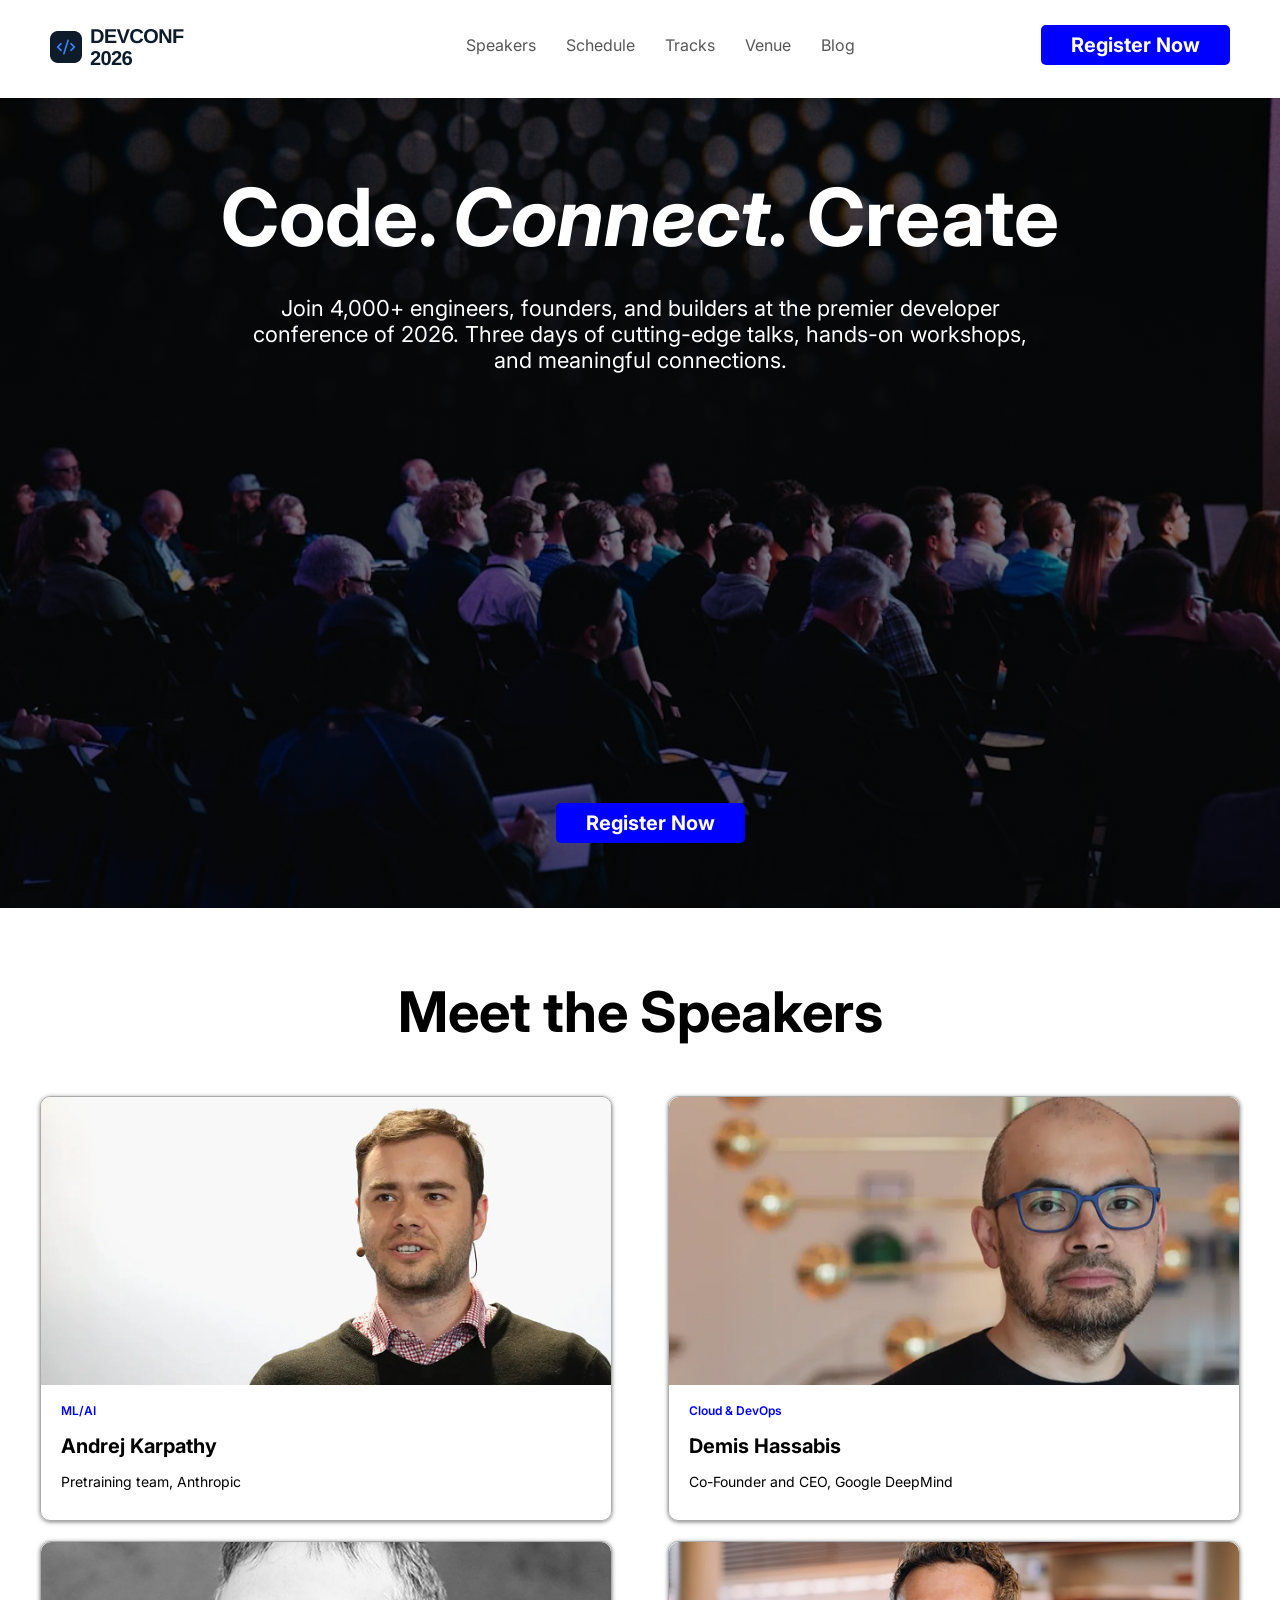
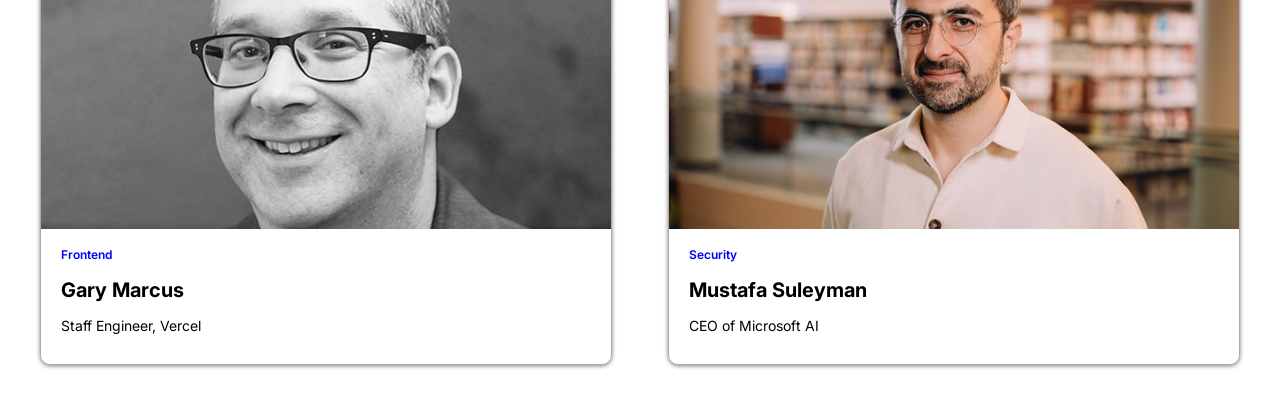
==== index.html @ 83f0aec4 "my website add a Meet the Speakers part" ====
<!DOCTYPE html>
<html lang="en">
<head>
    <meta charset="UTF-8">
    <meta name="viewport" content="width=device-width, initial-scale=1.0">
    <title>Document</title>
    <link rel="stylesheet" href="./style.css">

    <link rel="preconnect" href="https://fonts.googleapis.com">
<link rel="preconnect" href="https://fonts.gstatic.com" crossorigin>
<link href="https://fonts.googleapis.com/css2?family=Inter:ital,opsz,wght@0,14..32,100..900;1,14..32,100..900&display=swap" rel="stylesheet">
</head>
<body>

    <header class="container">
    <!-- navber start -->
        <nav class="nav">
            <div class="logo">
                <a href="#"><img src="./image/logo.png" alt="Logo"></a>
            </div>
            <div class="menu">
                <ul>
                    <li><a href="speakers">Speakers</a></li>
                    <li><a href="schedule">Schedule</a></li>
                    <li><a href="tracks">Tracks</a></li>
                    <li><a href="venue">Venue</a></li>
                    <li><a href="blog">Blog</a></li>
                </ul> 
            </div>
            <div class="button">
                <button class="common-btn nav-btn"><a href="#">Register Now</a></button>
            </div>
        </nav>
    </header>
 <!-- nav end  -->
<!-- baner part start -->
    <section class="baner">
        
        <div class="container">
            <div class="baner-text">
                <h1>Code. <em>Connect.</em> Create</h1>
                <p>Join 4,000+ engineers, founders, and builders at the premier developer conference of 2026. Three days of cutting-edge talks, hands-on workshops, and meaningful connections.</p>
                <button class="common-btn baner-btn"><a href="#">Register Now</a></button>
            </div>
        </div>
        
    </section>
<!-- baner end -->

<!-- meet part -->

<section class="meet-part">
    <div class="container">
        <div class="meet-text">
            <h2>
                Meet the Speakers
            </h2>
        </div>

        <!-- meet-card part -->
         <div class="meet-card">
            <div class="card">
                <img src="./image/andrej.png" alt=""><br>
                <div class="card-info">
                    <span class="info">ML/AI</span>
                    <h4>Andrej Karpathy</h4>
                    <p>Pretraining team, Anthropic</p>
                </div>
            </div>
            <div class="card">
                <img src="./image/demis.png" alt=""><br>
                <div class="card-info">
                    <span class="info">Cloud & DevOps</span>
                    <h4>Demis Hassabis</h4>
                    <p>Co-Founder and CEO, Google DeepMind</p>
                </div>
            </div>
            <div class="card">
                <img src="./image/gary.png" alt=""><br>
                <div class="card-info">
                    <span class="info">Frontend</span>
                    <h4>Gary Marcus</h4>
                    <p>Staff Engineer, Vercel</p>
                </div>
            </div>
            <div class="card">
                <img src="./image/mustafa.png" alt=""><br>
                <div class="card-info">
                    <span class="info">Security</span>
                    <h4>Mustafa Suleyman</h4>
                    <p>CEO of Microsoft AI</p>
                </div>
            </div>
        </div>
    </div>

</section>



</body>
</html>
---- style.css ----
*{
    font-family: "Inter", sans-serif;
    margin: 0;
    padding: 0;
    list-style: none;
}
a{
    text-decoration: none;
}
.container{
    max-width: 1200px;
    margin: auto;
}
.common-btn{
    padding: 8px 10px;
    border-radius: 5px;
    font-weight: bold;
    font-size: 20px;
    border: none; 
    background-color: blue;   
}
.nav{
    margin: 15px 0px;
    display: flex;
    justify-content: space-between;
}
.logo{
    width: 250px;
}
.logo img{
    margin: 10px;
}
.menu{
    margin: 10px;
}
.menu ul{
    display: flex;
    justify-content: space-between;
    gap:10px;
    text-align: center;
    padding: 10px;
    
}
.menu ul li a{
    font-weight: 400;
    font-size: 16px;
    color: #575757;
    gap: 20px;
    margin: 0px 10px;
}
.menu ul li:hover a{
    color:blue;
}
.nav-btn{
    margin: 10px;
}
.common-btn a{
    padding: 0px 20px;
    color: #ffffff;
    
}

.button:hover .nav-btn{
    background: orange;
    color: black;
}

/* navber end  */


/* baner part start  */

.baner{
    background-image: linear-gradient(rgba(0, 0, 0, 0.5), rgba(0, 0, 0, 0.5)), 
                    url('./image/banner.jpg');
    background-size: cover;
    background-repeat: no-repeat;
    background-position: center;
    height: 100%;
}
.baner-text{
    margin: auto;
    color: #ffffff;
    
}
.baner-text h1{
    font-size: 80px;
    font-weight: bold;
    padding-top: 70px;
    text-align: center;
}
.baner-text p{
    font-size: 22px;
    font-weight: 400px;
    padding: 30px 50px;
    width: 800px;
    text-align: center;
    margin: auto;
}

.baner-btn {
    margin-top: 400px;
    margin-left: 43%;
    margin-bottom: 65px;
    text-align: center;
}

/* baner end  */

/* meet-part start  */
.meet-part{
    margin: 40px 0px;
}
.meet-part h2{
    text-align: center;
    margin: 20px 0px;
    padding: 30px 0px;
    font-size: 56px;
    font-weight: bold;
}


.meet-card{
    display: flex;
    justify-content: space-between; 
    flex-wrap: wrap;
    gap: 20px;
}
.card{
    width: 570px;
    border-radius: 10px;
    border: 1px solid rgb(172, 171, 171);
    padding: 0px 0px 20px 0px;
    box-shadow: 0 1px 4px rgba(0, 0, 0, 0.5);
}
.meet-card img{
    width: 100%;
    border-radius: 10px 10px 0 0;
}
.card-info{
    margin: 10px 5px;
    padding: 0px 15px;
}
.info{
    font-size: 12px;
    font-weight: 600;
    color: blue;
    padding-bottom: 10px;
}
.meet-card h4{
    font-size: 20px;
    font-weight: bold;
    padding: 15px 0px;
}
.meet-card p{
    font-size: 14px;
    font-weight: 400;
}
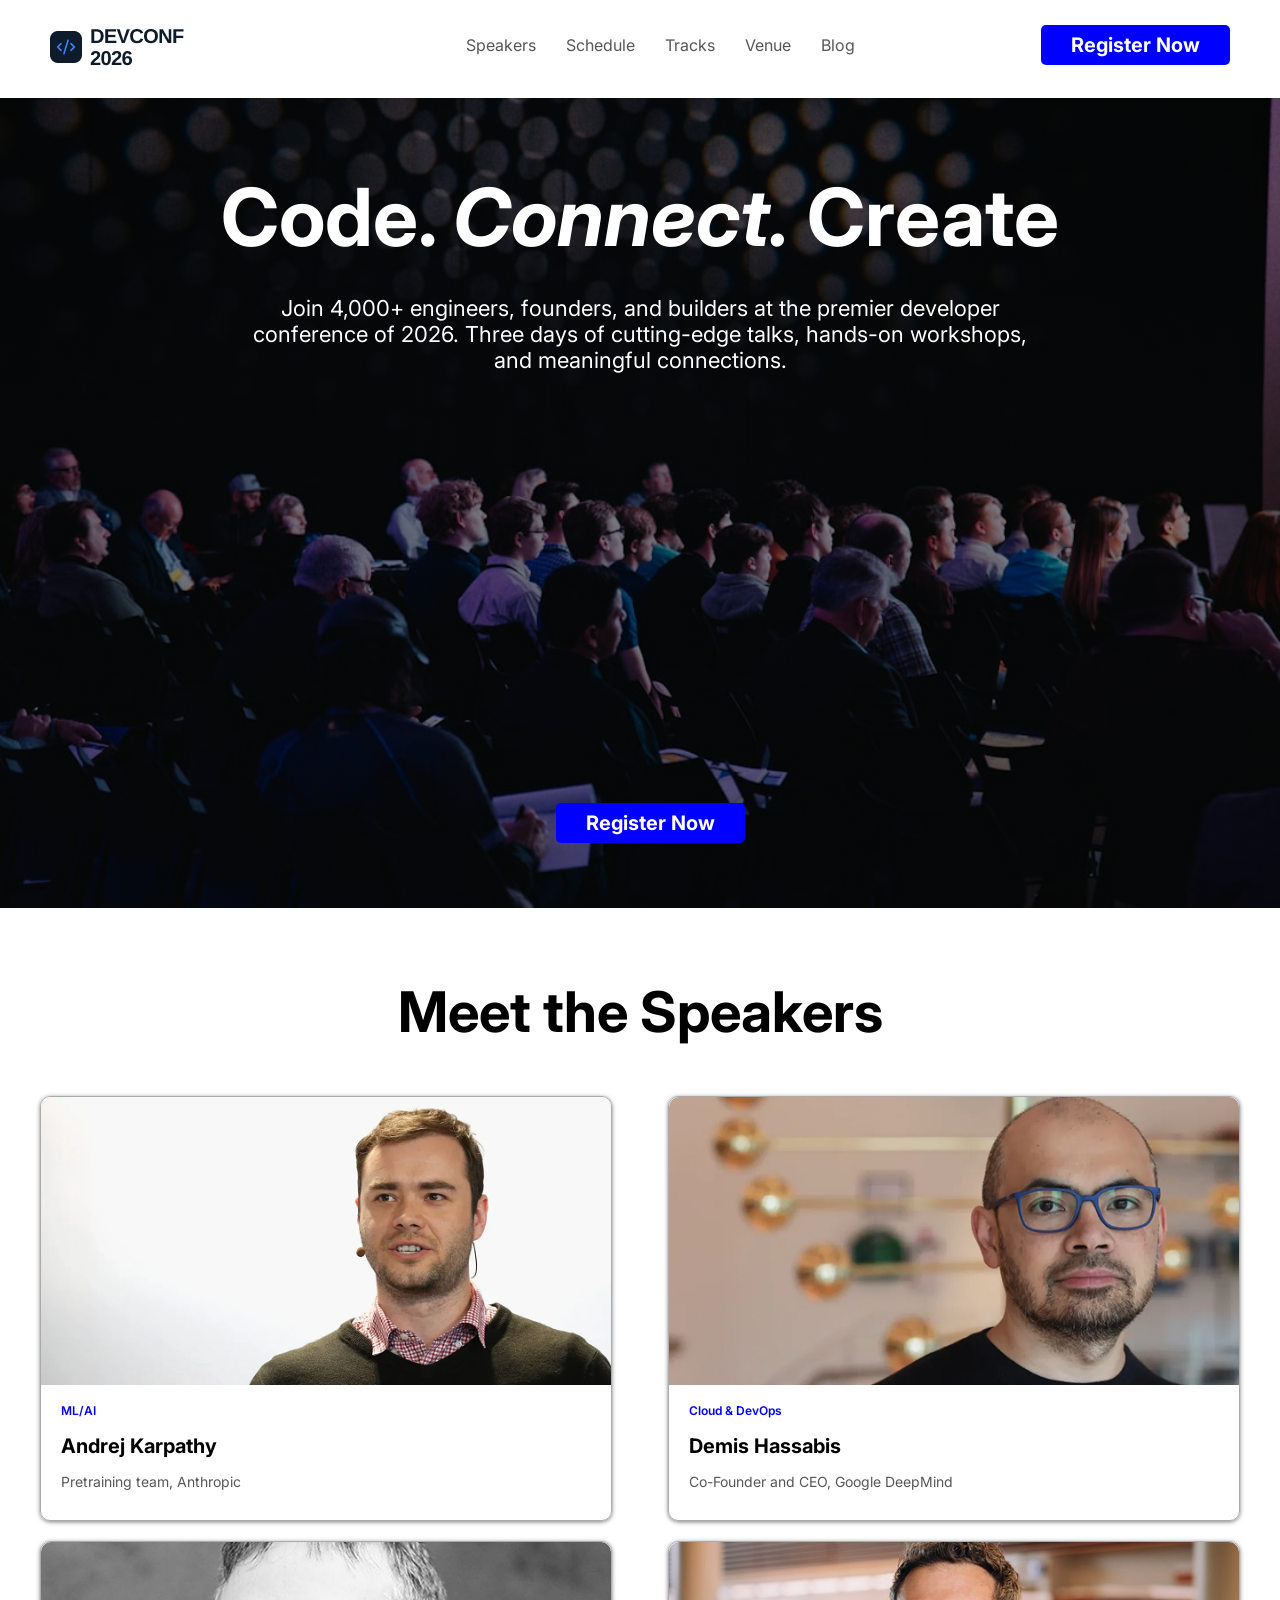
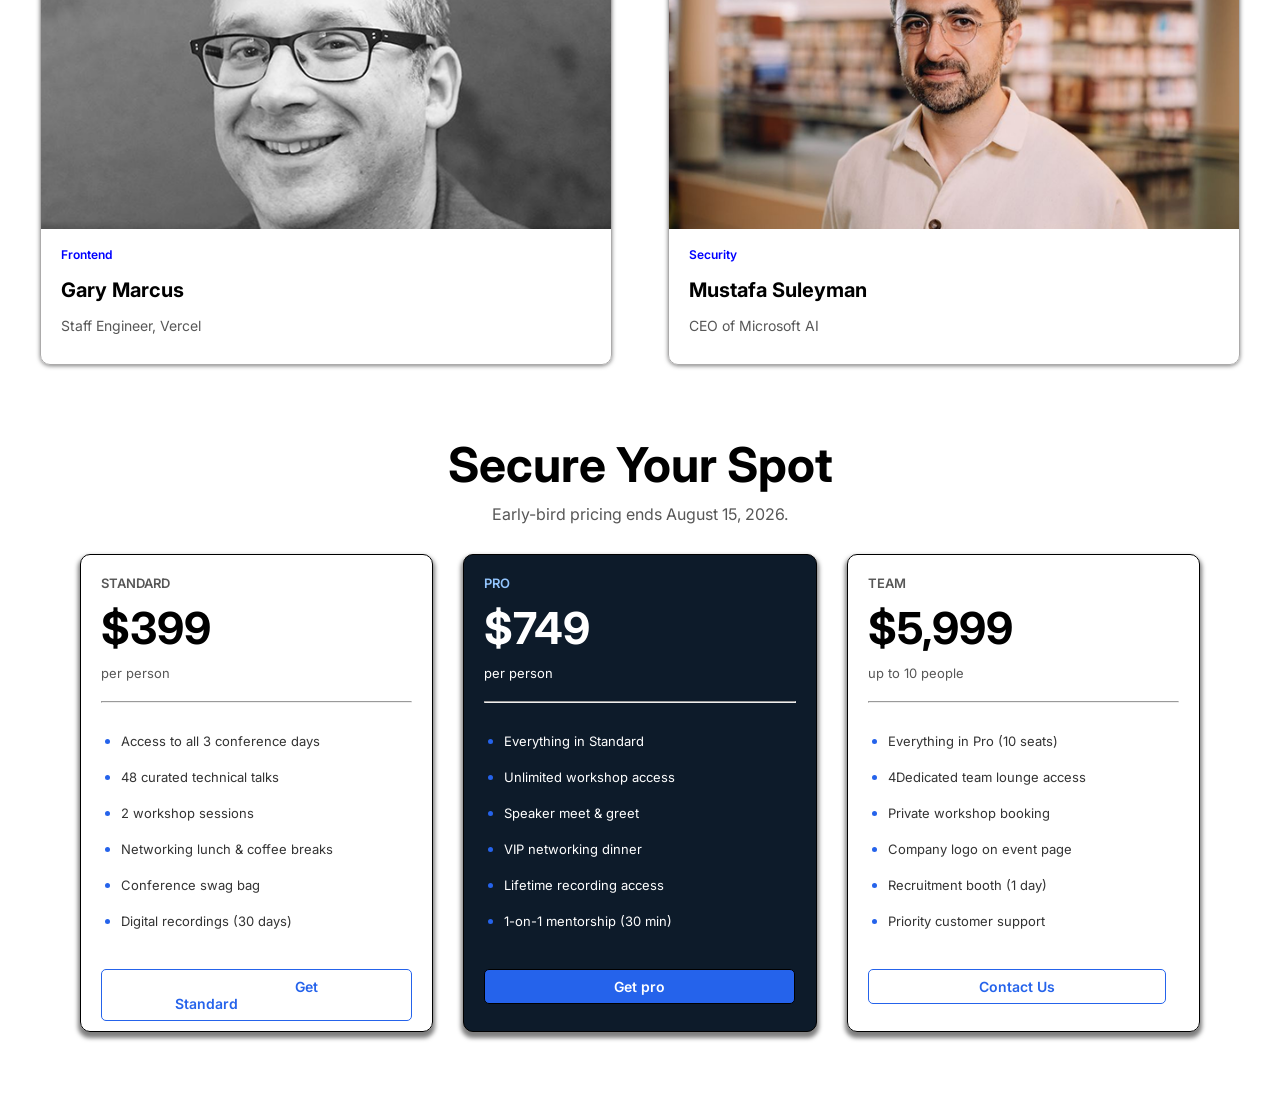
==== commit 791e1c36: "add a prize section" ====
--- a/index.html
+++ b/index.html
@@ -96,6 +96,68 @@
 
 </section>
 
+<!-- meet part end -->
+
+
+<!-- prize part -->
+
+<section class="container">
+    <div class="prize-part">
+        <div class="prize-hading">
+            <h2>
+                Secure Your Spot</h2>
+            <p>Early-bird pricing ends August 15, 2026.</p>
+        </div>
+        <!-- card  -->
+        <div class="prize-card">
+            <div class="prize">
+                <p class="pp">Standard</p>
+                <h4>$399</h4>
+                <p>per person</p>
+                <hr>
+                <ul>
+                    <li><p>Access to all 3 conference days</p></li>
+                    <li><p>48 curated technical talks</p></li>
+                    <li><p>2 workshop sessions</p></li>
+                    <li><p>Networking lunch & coffee breaks</p></li>
+                    <li><p>Conference swag bag</p></li>
+                    <li><p>Digital recordings (30 days)</p></li>
+                </ul>
+                <button class="common-btn prize-btn"><a href="#">Get Standard</a></button>
+            </div>
+            <div class="prize card-2">
+                <p class="pp card-2-p">Pro</p>
+                <h4 class="card-prize-2-text">$749</h4>
+                <p class="card-prize-2-text">per person</p>
+                <hr>
+                <ul class="card-prize-2-ul">
+                    <li><p>Everything in Standard</p></li>
+                    <li><p>Unlimited workshop access</p></li>
+                    <li><p>Speaker meet & greet</p></li>
+                    <li><p>VIP networking dinner</p></li>
+                    <li><p>Lifetime recording access</p></li>
+                    <li><p>1-on-1 mentorship (30 min)</p></li>
+                </ul>
+                <button class="common-btn prize-btn card-2-btn"><a href="#">Get pro</a></button>
+            </div>
+            <div class="prize">
+                <p class="pp">Team</p>
+                <h4>$5,999</h4>
+                <p>up to 10 people</p>
+                <hr>
+                <ul>
+                    <li><p>Everything in Pro (10 seats)</p></li>
+                    <li><p>4Dedicated team lounge access</p></li>
+                    <li><p>Private workshop booking</p></li>
+                    <li><p>Company logo on event page</p></li>
+                    <li><p>Recruitment booth (1 day)</p></li>
+                    <li><p>Priority customer support</p></li>
+                </ul>
+                <button class="common-btn prize-btn card-3-btn"><a href="#">Contact Us</a></button>
+            </div>
+        </div>
+    </div>
+</section>
 
 
 </body>
--- a/style.css
+++ b/style.css
@@ -6,6 +6,10 @@
 }
 a{
     text-decoration: none;
+}
+
+p{
+    color: #575757;
 }
 .container{
     max-width: 1200px;
@@ -96,6 +100,7 @@
     width: 800px;
     text-align: center;
     margin: auto;
+    color: #ffffff;
 }
 
 .baner-btn {
@@ -155,4 +160,113 @@
 .meet-card p{
     font-size: 14px;
     font-weight: 400;
-}+}
+
+/* meet and  */
+/* prize part start  */
+
+.prize-part{
+    margin:30px;
+    padding: 20px 0px;
+}
+.prize-hading{
+    text-align: center;
+}
+.prize-hading h2{
+    font-size: 48px;
+    font-weight: bold;
+    padding: 10px 0px;
+}
+.prize-hading p{
+    font-size: 16px;
+    font-weight: 400;
+}
+.prize-card{
+    display: flex;
+    justify-content: space-between;
+    gap: 10px;
+    margin: 20px 10pxpx;
+    padding: 20px 0px;    
+}
+.prize{
+    width: 390px;
+    border: 1px solid black;
+    border-radius: 10px;
+    margin: 10px 10px;
+    padding: 10px 20px;
+    box-shadow: 0px 4px 4px 2px rgba(0, 0, 0, 0.5);
+}
+.card-2{
+    background: #0D1B2A;
+}
+
+.card-2-p{
+    color: #93C5FD;
+}
+
+.prize p{
+    padding: 10px 0px;
+    font-size: 13px;
+    font-weight: 400px;
+}
+.pp{
+    text-transform: uppercase;
+    font-weight: 600;
+}
+.prize h4{
+    font-size: 44px;
+    font-weight: bold;
+}
+.prize hr{
+    margin: 10px 0;
+}
+.prize ul{
+    margin: 20px 20px 30px 20px;
+}
+
+.prize li{
+    list-style: disc;
+    font-size: 14px;
+    font-weight: 400;
+    color: #2563EB;
+}
+
+.prize li p{
+    color: #333333;
+}
+.prize-btn{
+    font-size: 14px;
+    font-weight:600;
+    background-color: #ffffff;
+    border: 1px solid #2563EB;
+}
+.prize-btn a{
+    padding: 5px 100px;
+    text-align: center;
+    color: #2563EB;
+}
+
+
+.card-prize-2-text{
+    color: #ffffff;
+}
+.card-prize-2-ul li p{
+    color: #ffffff;
+}
+.card-2-btn{
+    background-color: #2563EB;
+    border: 1px solid black;
+}
+.card-2-btn a{
+    color: #ffffff;
+    padding: 0px 119px;
+}
+
+.prize:hover{
+    transition: all linear 0.2s;
+    transform: scale(1.11);
+    box-shadow: 5px 1px 4px rgba(0, 0, 0, 0.5);
+    cursor: pointer;
+}
+
+/* prize end  */
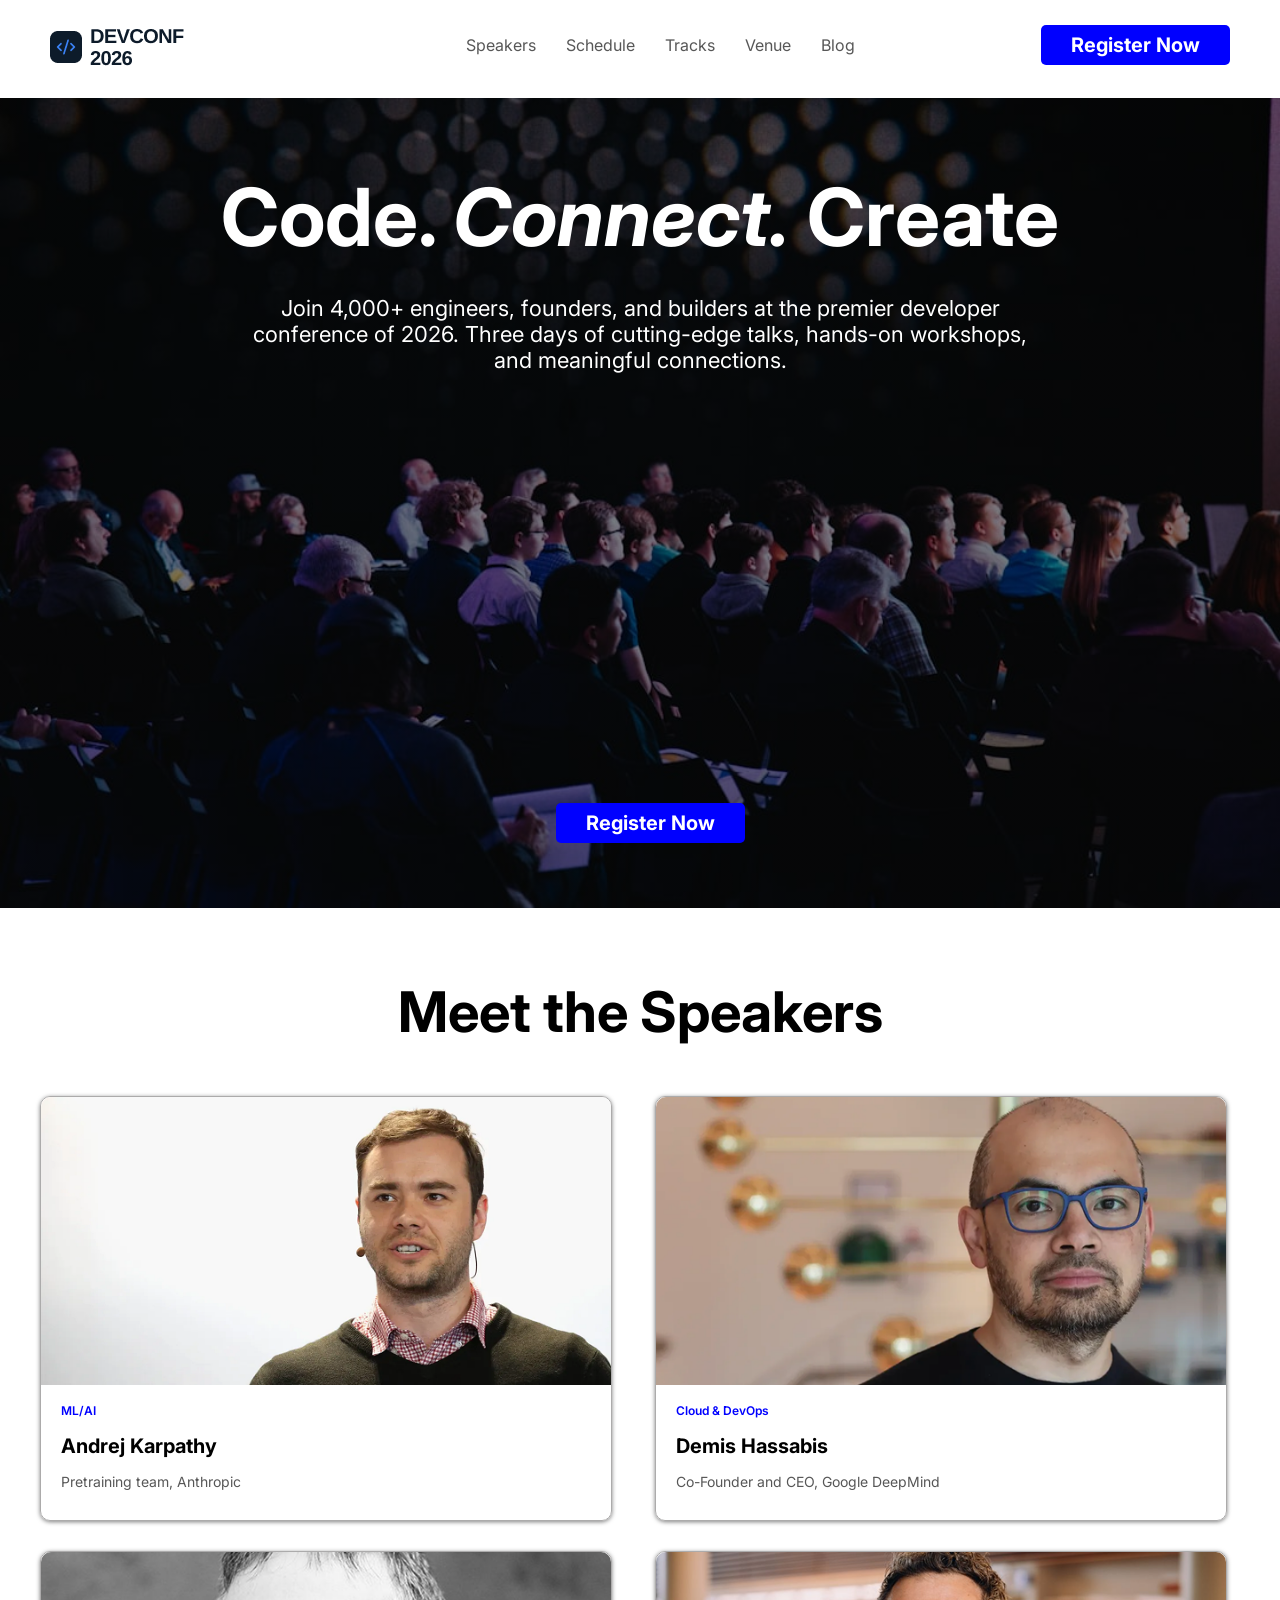
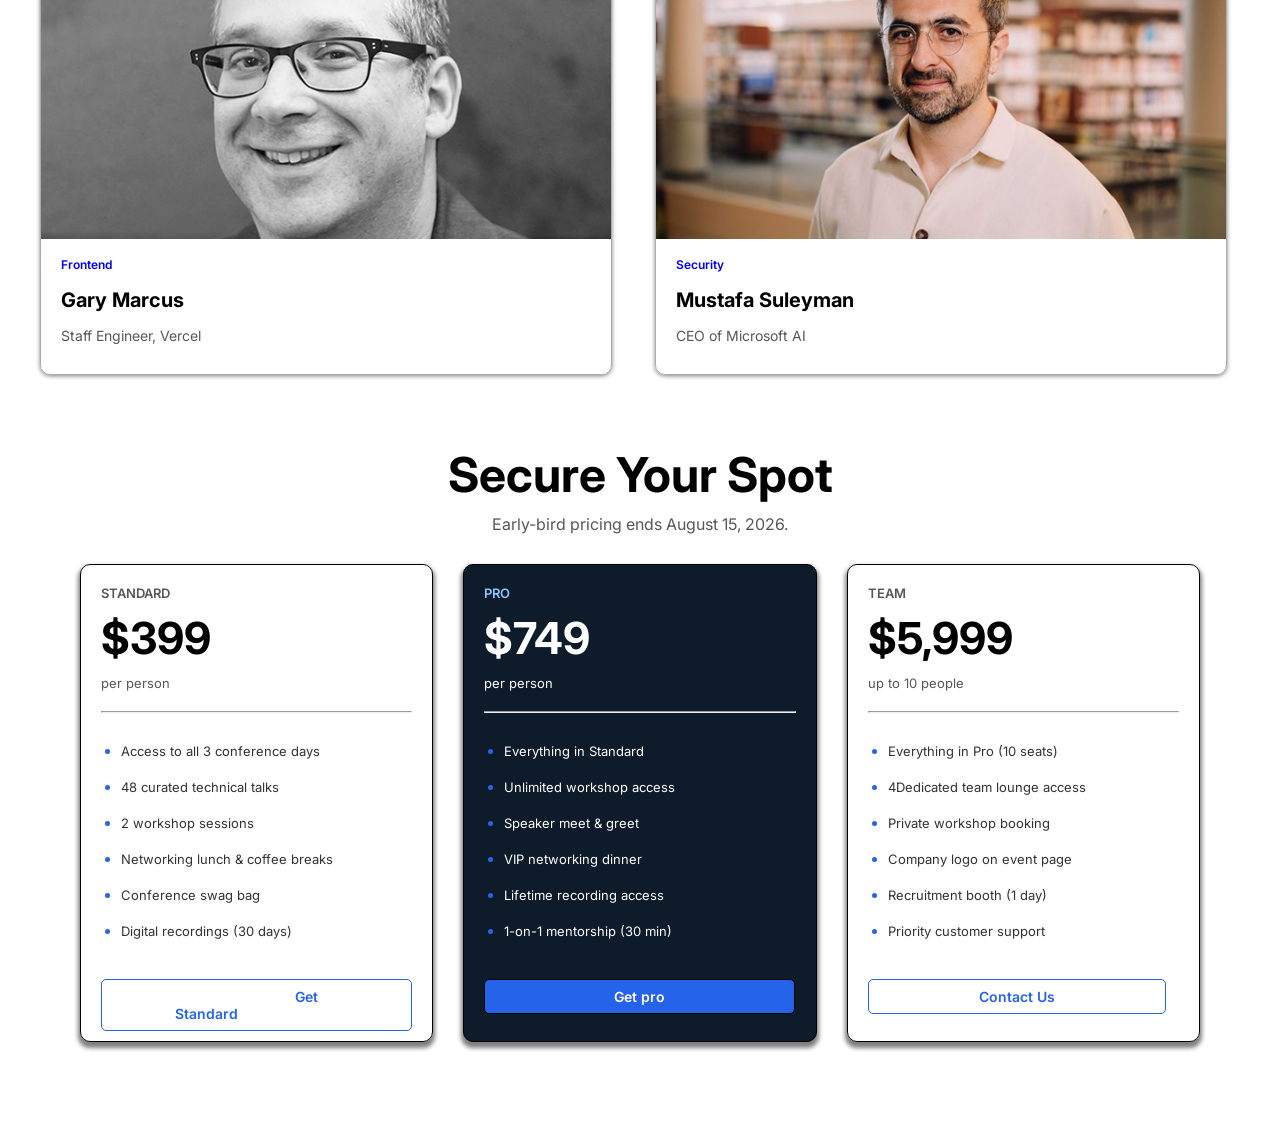
==== commit 575ff3c6: "change a meet secation css. frist using a display flex than change a display grid using" ====
--- a/index.html
+++ b/index.html
@@ -159,6 +159,8 @@
     </div>
 </section>
 
+<!-- Prize end  -->
+
 
 </body>
 </html>
--- a/style.css
+++ b/style.css
@@ -126,10 +126,9 @@
 
 
 .meet-card{
-    display: flex;
-    justify-content: space-between; 
-    flex-wrap: wrap;
-    gap: 20px;
+    display: grid;
+    grid-template-columns:repeat(2, 1fr);
+    gap: 30px;
 }
 .card{
     width: 570px;
@@ -269,4 +268,6 @@
     cursor: pointer;
 }
 
-/* prize end  */+/* prize end  */
+
+/* footer part start  */
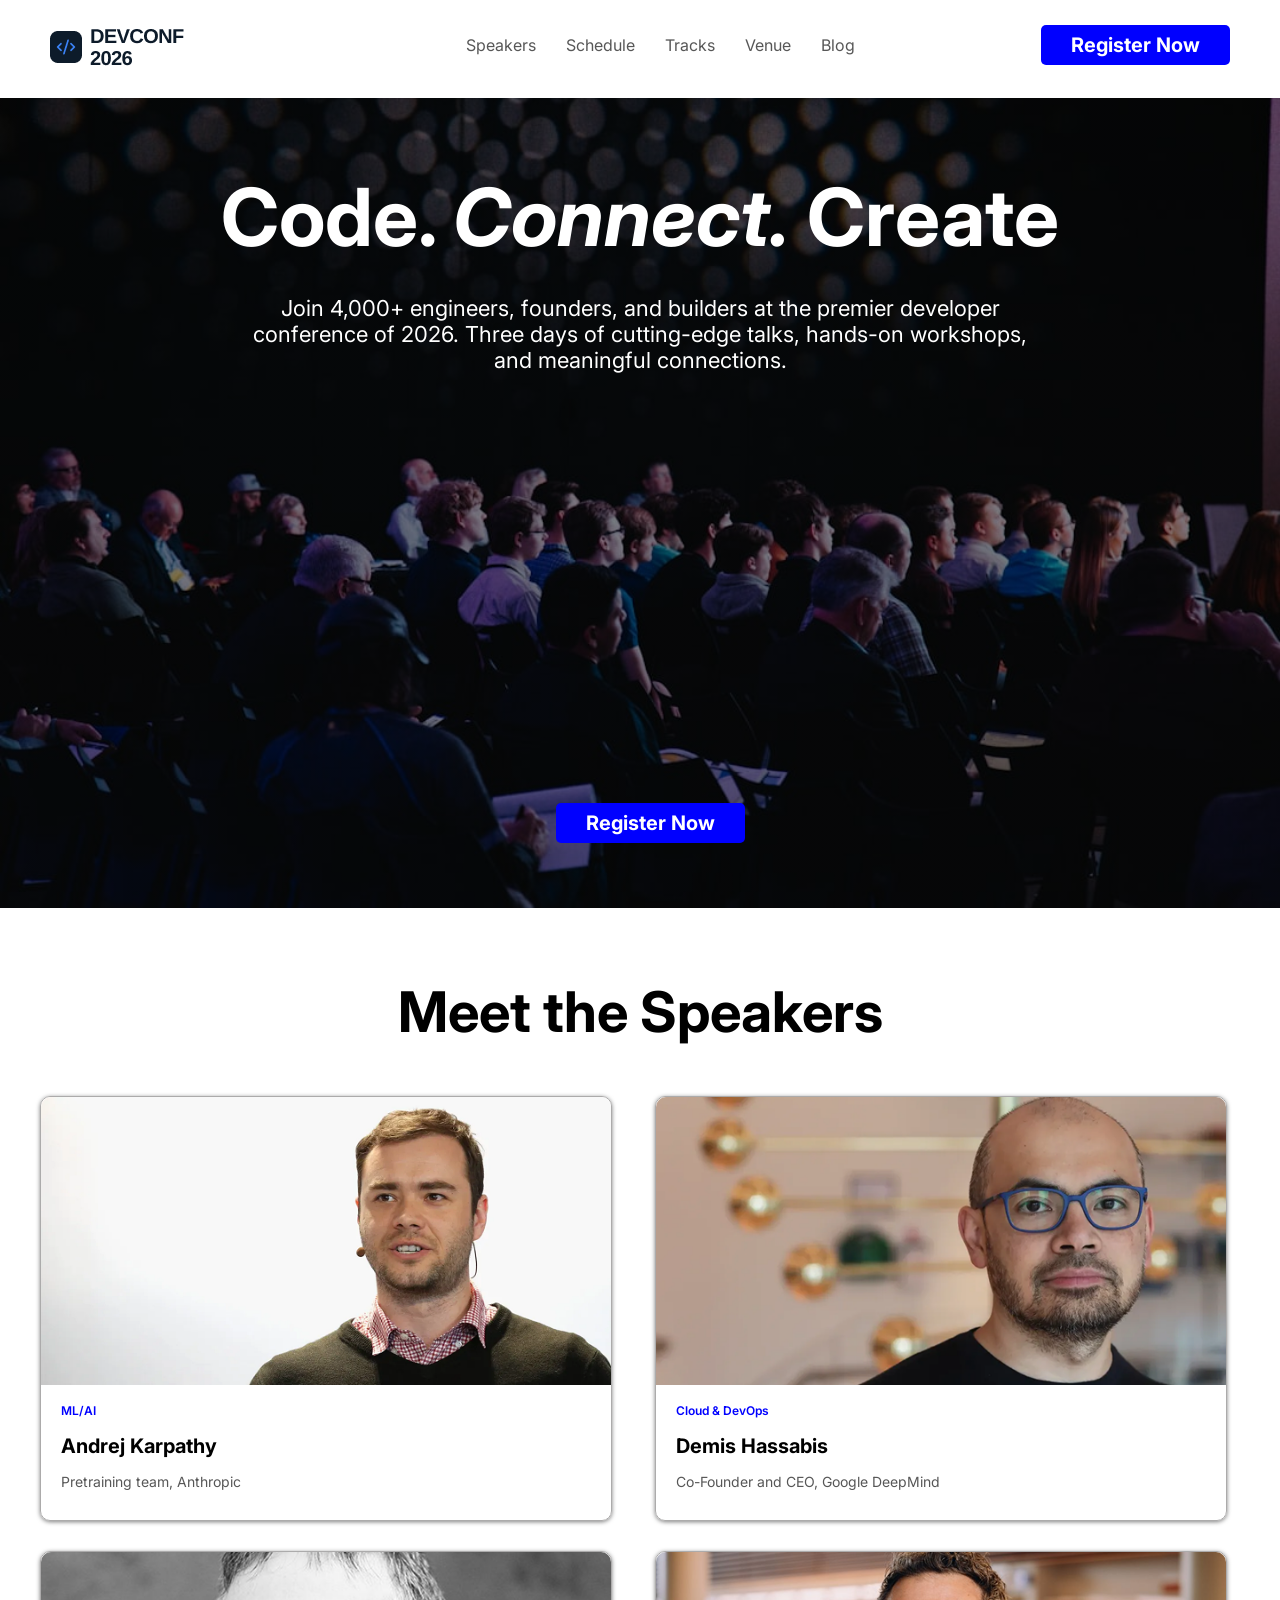
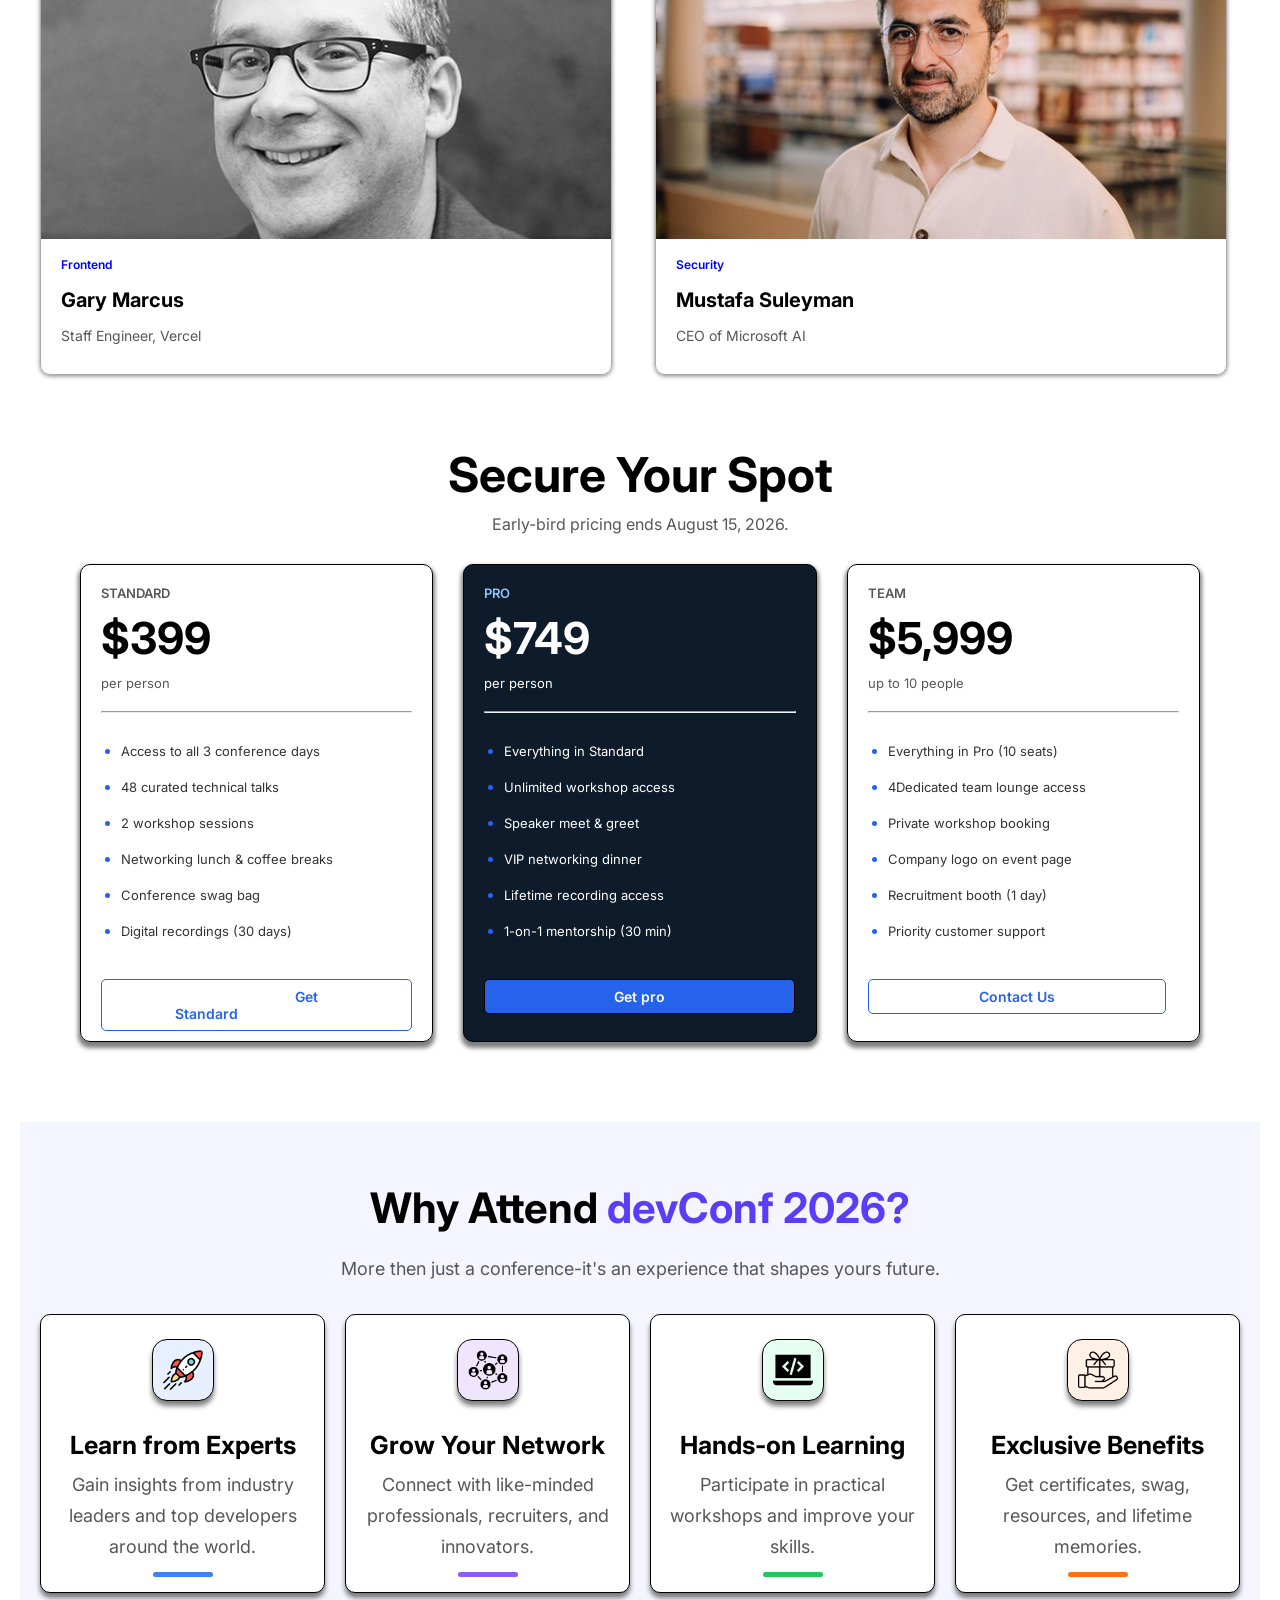
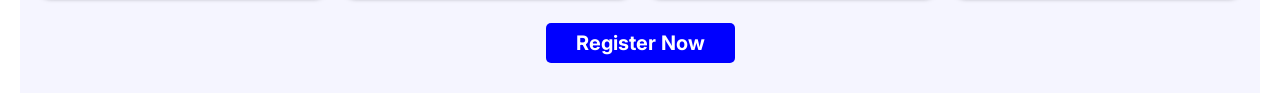
==== commit 902b5d76: "add a something missing section" ====
--- a/index.html
+++ b/index.html
@@ -162,5 +162,51 @@
 <!-- Prize end  -->
 
 
+<!-- why Attend devconf 2026  -->
+
+<section class="container why-dev-body">
+    <div class="why-dev-text">
+        <h3>Why Attend <span class="why-ha">devConf 2026?</span></h3>
+        <p>More then just a conference-it's an experience that shapes yours future.</p>
+    </div>
+    <!-- why dev card part -->
+    <div class="why-dev-card">
+        <div class="why-card">
+            <div class="dev-img">
+                <img src="./image/startup.png" alt="">
+            </div>
+            <h5>Learn from Experts</h5>
+            <p>Gain insights from industry leaders and top developers around the world.</p>
+            <div class="line blue-line"></div>
+        </div>
+        <div class="why-card">
+            <div class="dev-img purple">
+                <img src="./image/community.png" alt="">
+            </div>
+            <h5>Grow Your Network</h5>
+            <p>Connect with like-minded professionals, recruiters, and innovators.</p>
+            <div class="line purple-line"></div>
+        </div>
+        <div class="why-card">
+            <div class="dev-img green">
+                <img src="./image/coding.png" alt="">
+            </div>
+            <h5>Hands-on Learning</h5>
+            <p>Participate in practical workshops and improve your skills.</p>
+            <div class="line green-line"></div>
+        </div>
+        <div class="why-card orange">
+            <div class="dev-img">
+                <img src="./image/gift-box.png" alt="">
+            </div>
+            <h5>Exclusive Benefits</h5>
+            <p>Get certificates, swag, resources, and lifetime memories.</p>
+            <div class="line orange-line"></div>
+        </div>
+    </div>
+    <button class="common-btn why-btn"><a href="#">Register Now</a></button>
+
+</section>
+
 </body>
 </html>
--- a/style.css
+++ b/style.css
@@ -270,4 +270,105 @@
 
 /* prize end  */
 
+
+/* why dev 2026 */
+.why-dev-body{
+    background: #f5f5ff;
+    padding: 10px 20px;
+}
+.why-dev-text{
+    margin: 30px 20px;
+    text-align: center;
+}
+.why-dev-text h3{
+    font-size: 42px;
+    font-weight: bold;
+    padding: 20px 10px;
+}
+.why-ha{
+    color: #5b3df5;
+}
+.why-dev-text p{
+    font-size: 18px;
+    font-weight: 400px;
+    padding: 5px 10px;
+}
+
+.why-dev-card{
+    display: grid;
+    grid-template-columns: repeat(4, 1fr);
+    gap:20px;
+    margin: 30px 0;
+}
+.why-card{
+    background-color: #ffff;
+    border-radius: 10px;
+    border: 1px solid black;
+    box-shadow: 0px 5px 5px rgba(0, 0, 0, 0.5);
+    text-align: center;
+    padding: 15px;
+    
+}
+.dev-img{
+    height: 80px;
+    height: 80px;
+    border-radius: 50%;
+    margin: auto;
+    display: flex;
+    justify-content: center;
+    align-items: center;
+    
+}
+.dev-img img{
+    width: 40px;
+    padding: 10px;
+    border-radius: 15px;
+    overflow: hidden;
+    border: 1px solid black;
+    box-shadow: 0px 5px 5px rgba(0, 0, 0, 0.5);
+    background-color:#e8f0ff;
+}
+.purple img{
+    background-color: #efe5ff;
+}
+.green img{
+ background: #e5fff0;
+}
+.orange img{
+    background: #fff1e5;
+}
+.why-card h5{
+    margin: 20px 0 10px;
+    font-size: 25px;
+    /* text-align: centers; */
+}
+.why-card p{
+    font-size: 18px;
+    line-height: 1.7;
+    /* text-align: centers; */
+}
+.line{
+ margin:10px auto 0px;
+ height: 5px;
+ width: 60px;
+ border-radius: 20px;
+}
+.blue-line{
+    background: #3d82f6;
+}
+.purple-line{
+    background:#8b5cf6;
+}
+.green-line{
+    background:#22c55e;
+}
+.orange-line{
+    background:#f97316;
+}
+
+.why-btn{
+    margin: 20px auto;
+    display: flex;
+    justify-content: center;
+}
 /* footer part start  */
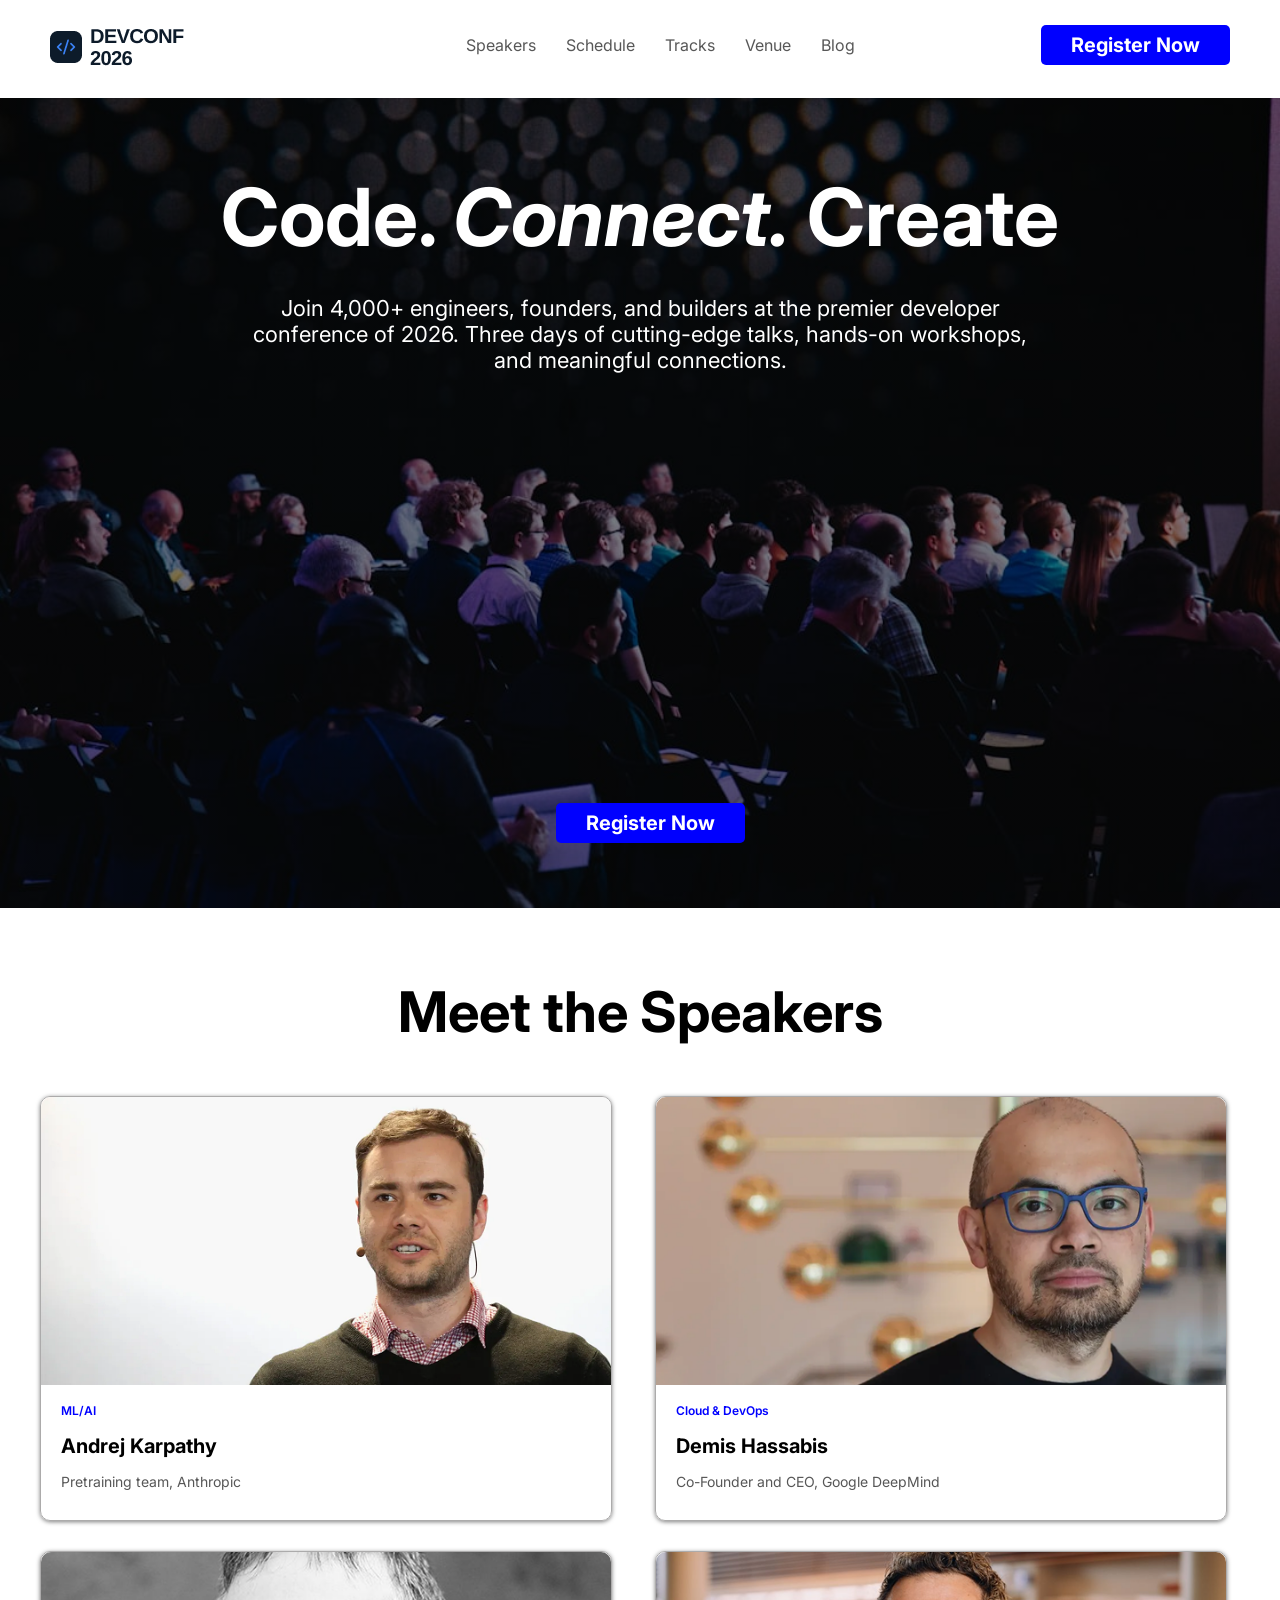
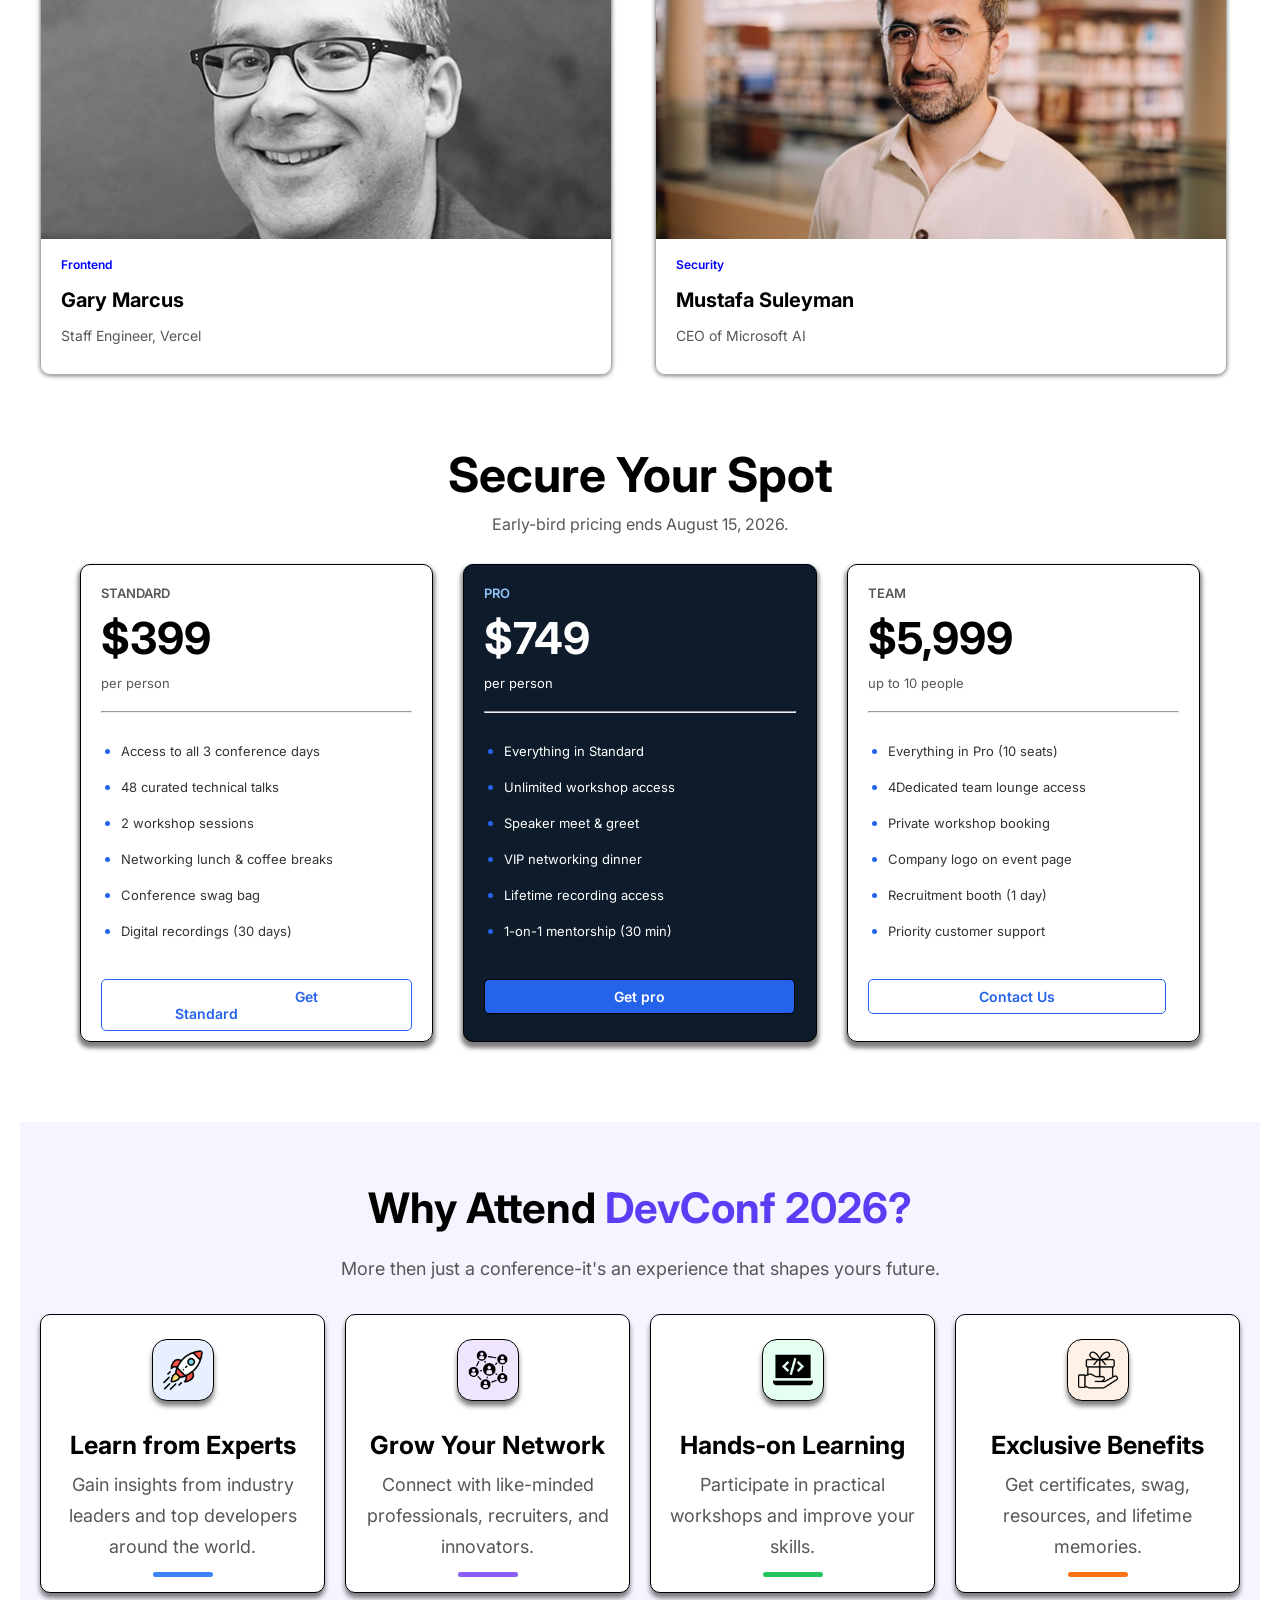
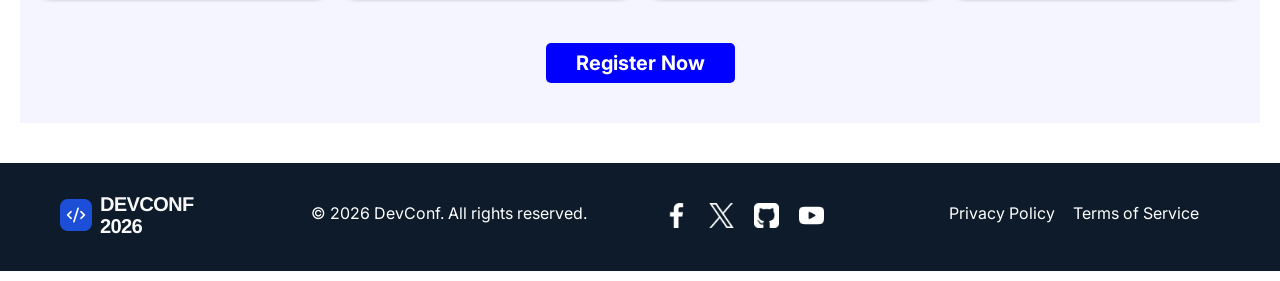
==== commit fd2e77e4: "add a footer part" ====
--- a/index.html
+++ b/index.html
@@ -11,6 +11,7 @@
 <link href="https://fonts.googleapis.com/css2?family=Inter:ital,opsz,wght@0,14..32,100..900;1,14..32,100..900&display=swap" rel="stylesheet">
 </head>
 <body>
+                <!-- progect start  -->
 
     <header class="container">
     <!-- navber start -->
@@ -161,12 +162,12 @@
 
 <!-- Prize end  -->
 
-
+ <!-- Something Missing part start -->
 <!-- why Attend devconf 2026  -->
 
 <section class="container why-dev-body">
     <div class="why-dev-text">
-        <h3>Why Attend <span class="why-ha">devConf 2026?</span></h3>
+        <h3>Why Attend <span class="why-ha">DevConf 2026?</span></h3>
         <p>More then just a conference-it's an experience that shapes yours future.</p>
     </div>
     <!-- why dev card part -->
@@ -205,8 +206,50 @@
         </div>
     </div>
     <button class="common-btn why-btn"><a href="#">Register Now</a></button>
-
 </section>
+
+<!-- Something Missing part end  -->
+
+
+<!-- footer part start  -->
+
+<footer class="footer-part">
+    <div class="container">
+        <div class="footer-item"> 
+            <div class="footer-img">
+                <img src="./image/footer-logo.png" alt="footer logo">
+            </div>
+            <div class="footer-copyright">
+                <p>© 2026 DevConf. All rights reserved.</p>
+            </div>
+            <div class="footer-icon">
+                <div class="footer-icon-img">
+                    <a href="https://www.facebook.com/" target="_blank">
+                        <img src="./image/facebook-app-symbol.png" alt="facebook">
+                    </a>
+                    <a href="https://x.com/" target="_blank">
+                        <img src="./image/twitter.png" alt="twitter">
+                    </a>
+                    <a href="https://github.com/" target="_blank">
+                        <img src="./image/github-sign.png" alt="git hub">
+                    </a>
+                    <a href="https://www.youtube.com/" target="_blank">
+                        <img src="./image/youtube.png" alt="youtube">
+
+                    </a>
+                </div>
+            </div>
+            <div class="footer-police">
+                
+                    <li><a href="#">Privacy Policy</a></li>
+                    <li><a href="#">Terms of Service</a></li>
+                
+            </div>
+        </div>
+    </div>
+
+</footer>
+                                    <!-- progect End -->
 
 </body>
 </html>
--- a/style.css
+++ b/style.css
@@ -262,7 +262,7 @@
 }
 
 .prize:hover{
-    transition: all linear 0.2s;
+    transition: all linear 0.4s;
     transform: scale(1.11);
     box-shadow: 5px 1px 4px rgba(0, 0, 0, 0.5);
     cursor: pointer;
@@ -274,7 +274,8 @@
 /* why dev 2026 */
 .why-dev-body{
     background: #f5f5ff;
-    padding: 10px 20px;
+    padding: 10px 20px 40px 20px;
+    
 }
 .why-dev-text{
     margin: 30px 20px;
@@ -367,8 +368,77 @@
 }
 
 .why-btn{
-    margin: 20px auto;
+    margin: 50px auto 0px;
     display: flex;
     justify-content: center;
 }
-/* footer part start  */+
+/* Something Missing part end */
+
+/* footer part start  */
+.footer-part{
+    background: #0D1B2A;
+    margin-top: 40px;
+}
+.footer-item{
+    margin: 10px auto;
+    padding: 20px;
+    display: flex;
+    justify-content: space-between;
+    gap: 10px;
+}
+.footer-img{
+    width: 200px;
+    padding: 10px 0;
+}
+.footer-copyright{
+    width: 400px;
+    margin: 10px;
+    padding: 10px 0px;
+}
+.footer-copyright p{
+    font-size: 16px;
+    color: #ffffff;
+    text-align: center;
+}
+.footer-icon{
+    width: 290px;
+   
+}
+.footer-icon-img{
+    display: flex;
+}
+
+.footer-icon-img a{
+    width:25px;
+    height: 25px;
+    
+    gap: 10px;
+    margin: 10px;
+    padding: 10px 0px;
+}
+.footer-icon a img{
+    width: 100%;
+    filter: brightness(0) invert(1);
+}
+
+.footer-police{
+    width: 290px;
+    gap: 20px;
+    margin: 10px;
+    padding: 10px 0px;
+}
+.footer-police li{
+    display: inline-flex;
+}
+.footer-police a{
+    color: #fff;
+    font-size: 16px;
+    padding: 0px 7px;
+
+}
+
+.footer-police li:hover a{
+    color: #2563EB;
+
+}
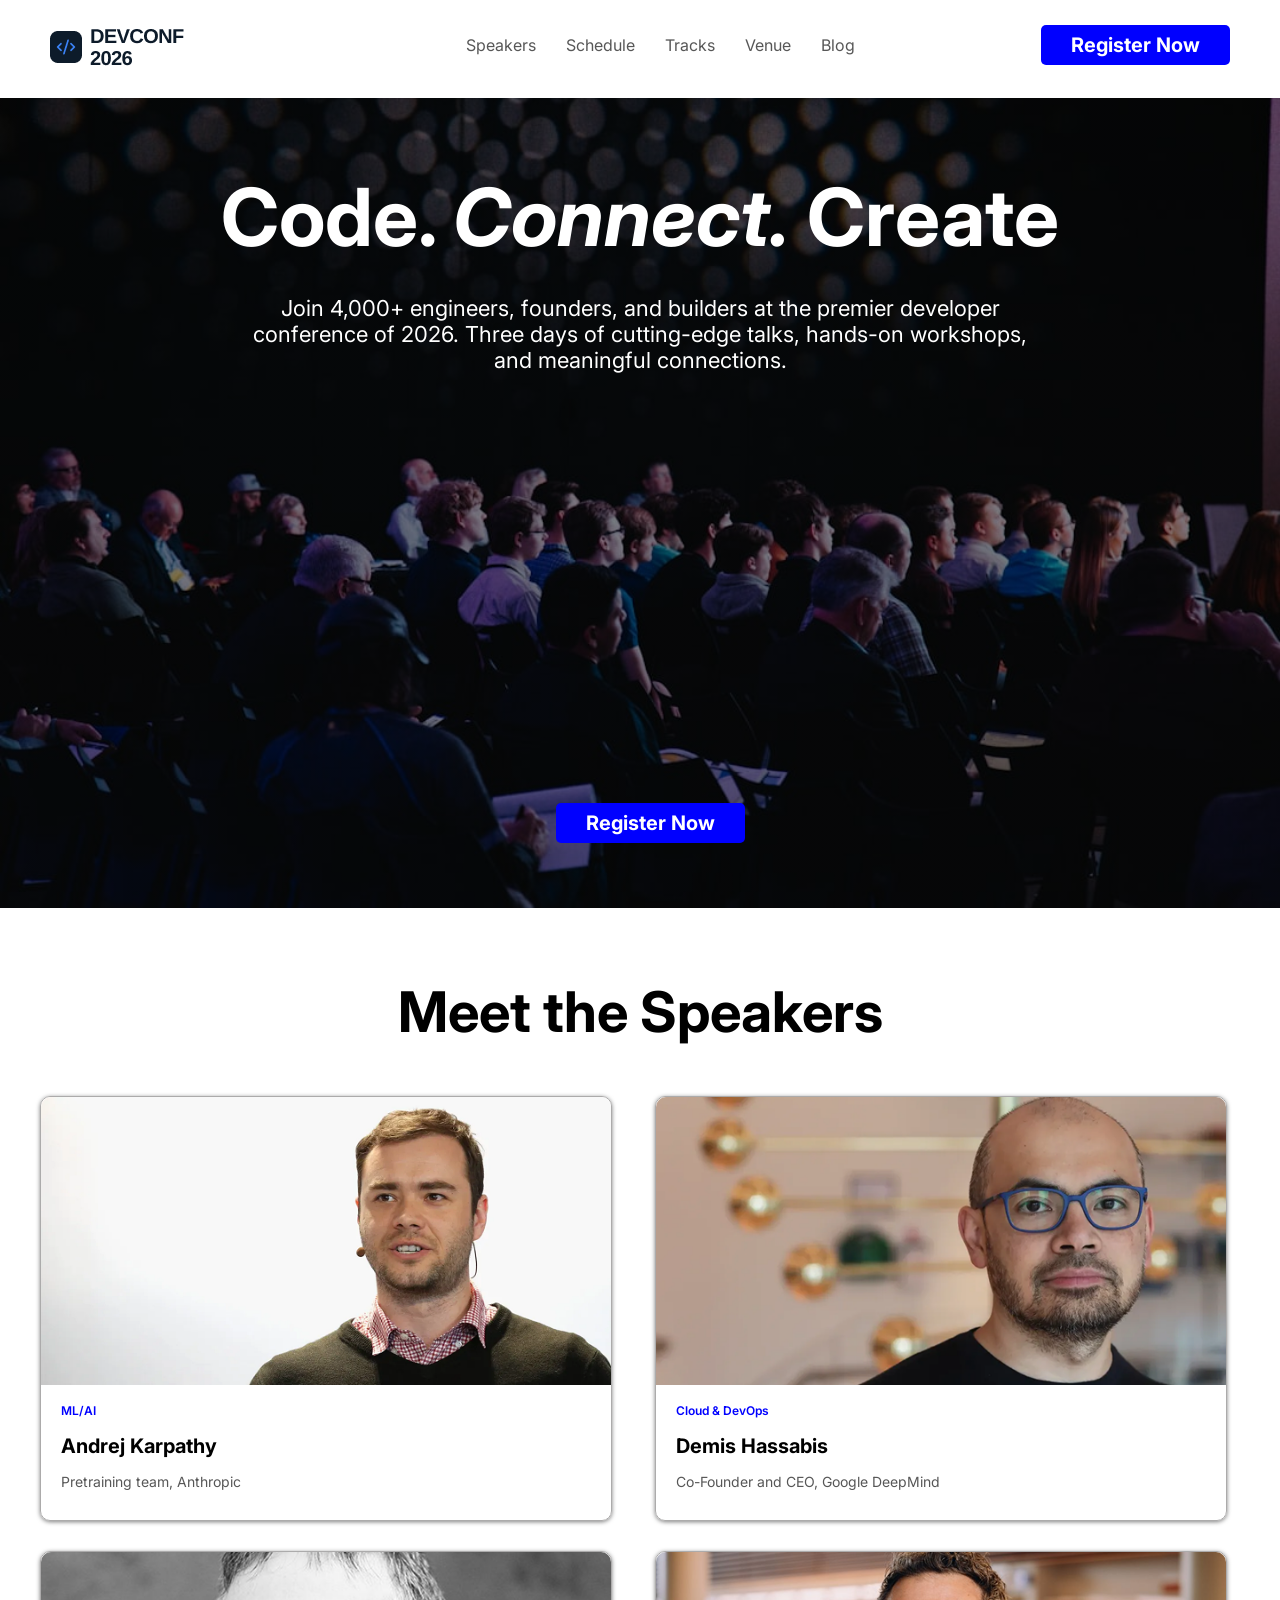
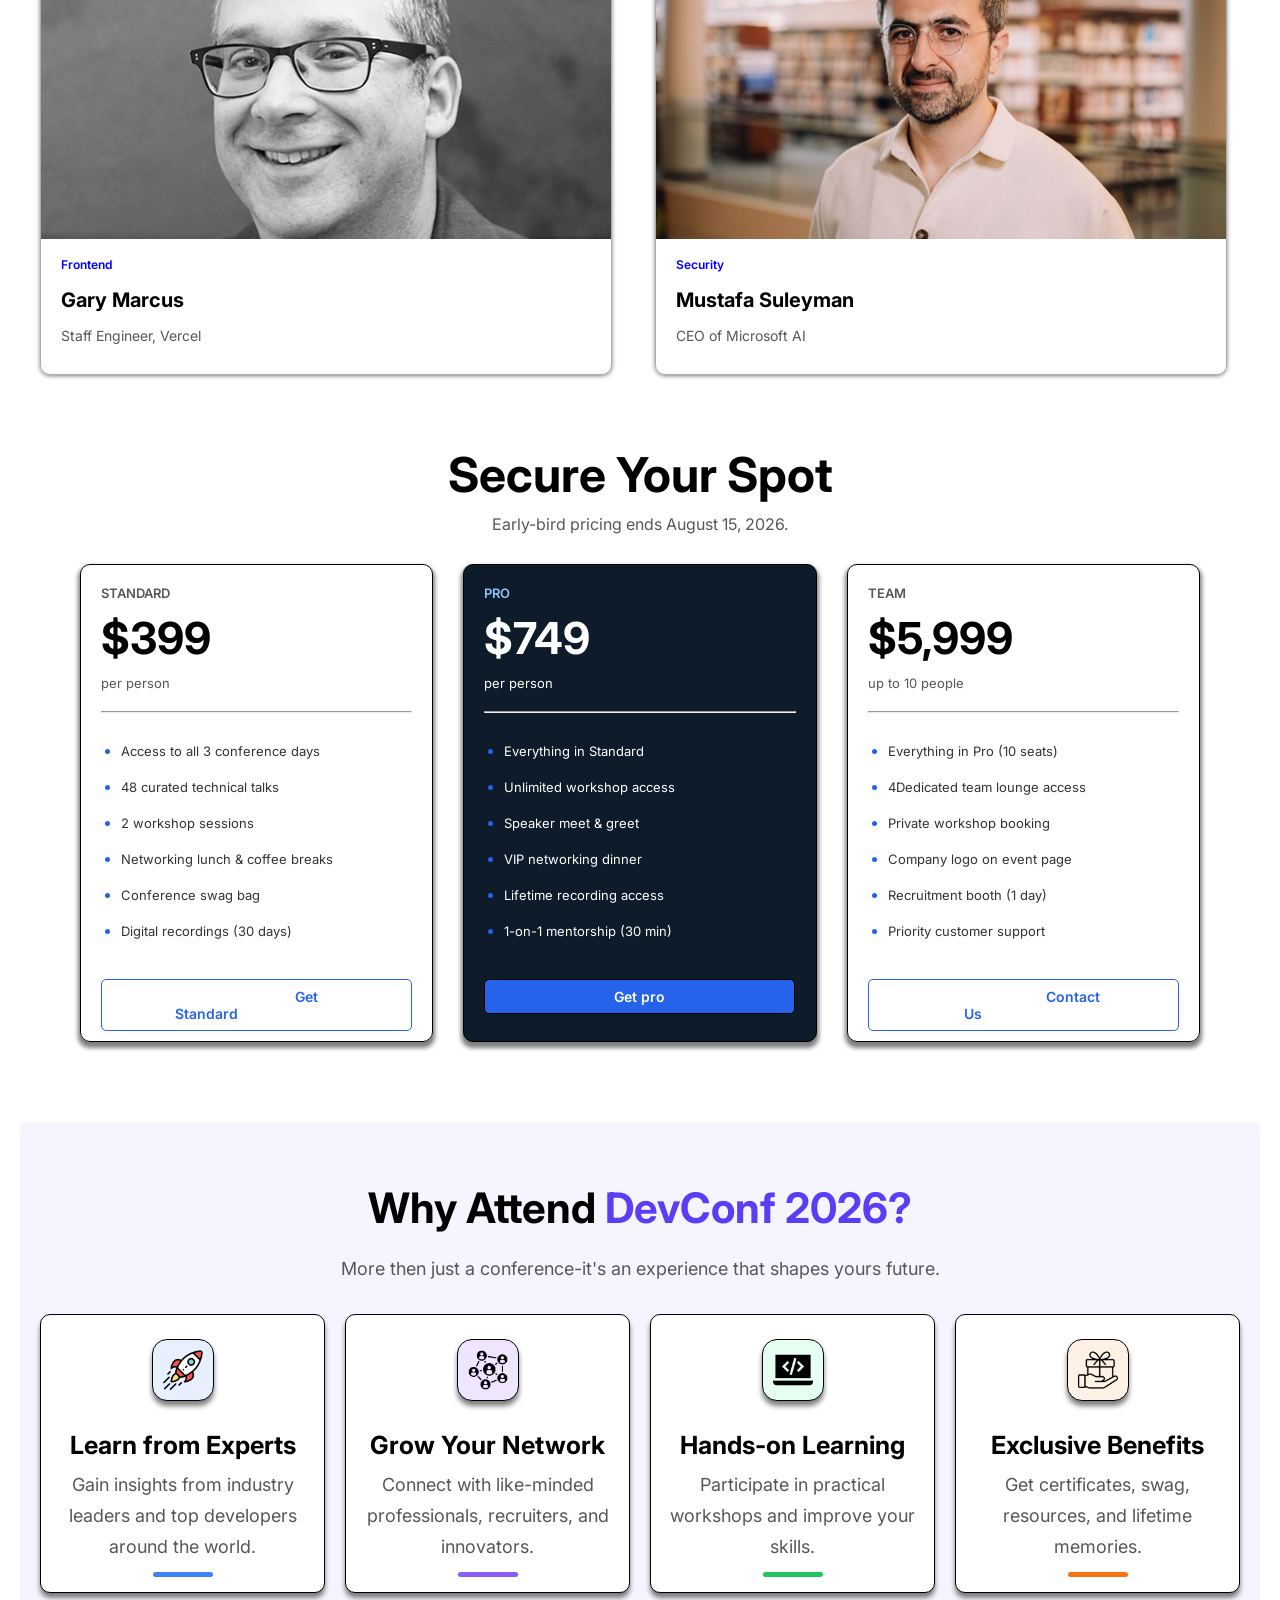
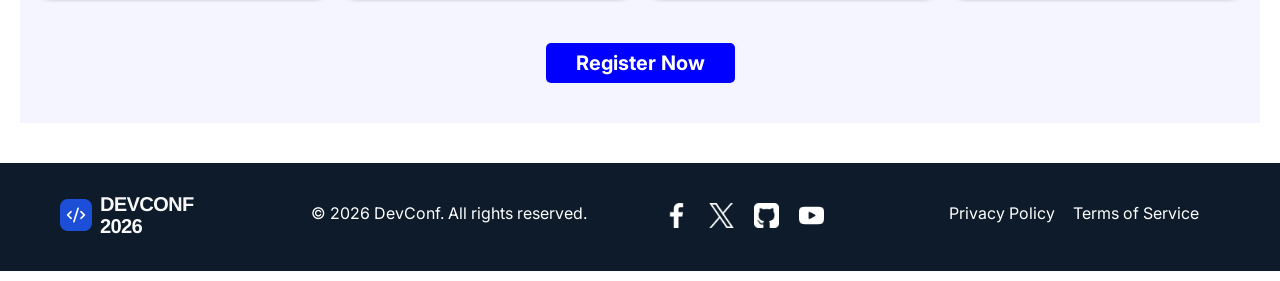
==== commit 11bc36a2: "change a image hover color" ====
--- a/index.html
+++ b/index.html
@@ -17,7 +17,7 @@
     <!-- navber start -->
         <nav class="nav">
             <div class="logo">
-                <a href="#"><img src="./image/logo.png" alt="Logo"></a>
+                <a href="index.html"><img src="./image/logo.png" alt="Logo"></a>
             </div>
             <div class="menu">
                 <ul>
@@ -217,7 +217,9 @@
     <div class="container">
         <div class="footer-item"> 
             <div class="footer-img">
-                <img src="./image/footer-logo.png" alt="footer logo">
+                <a href="index.html">
+                    <img src="./image/footer-logo.png" alt="footer logo">
+                </a>
             </div>
             <div class="footer-copyright">
                 <p>© 2026 DevConf. All rights reserved.</p>
--- a/style.css
+++ b/style.css
@@ -260,7 +260,9 @@
     color: #ffffff;
     padding: 0px 119px;
 }
-
+.card-3-btn{
+        padding: 8px 17px;
+}
 .prize:hover{
     transition: all linear 0.4s;
     transform: scale(1.11);
@@ -421,6 +423,10 @@
     width: 100%;
     filter: brightness(0) invert(1);
 }
+.footer-icon-img a:hover img{
+    filter: brightness(0) saturate(100%) invert(34%) sepia(99%) saturate(2160%)
+            hue-rotate(201deg) brightness(98%) contrast(101%); 
+}
 
 .footer-police{
     width: 290px;
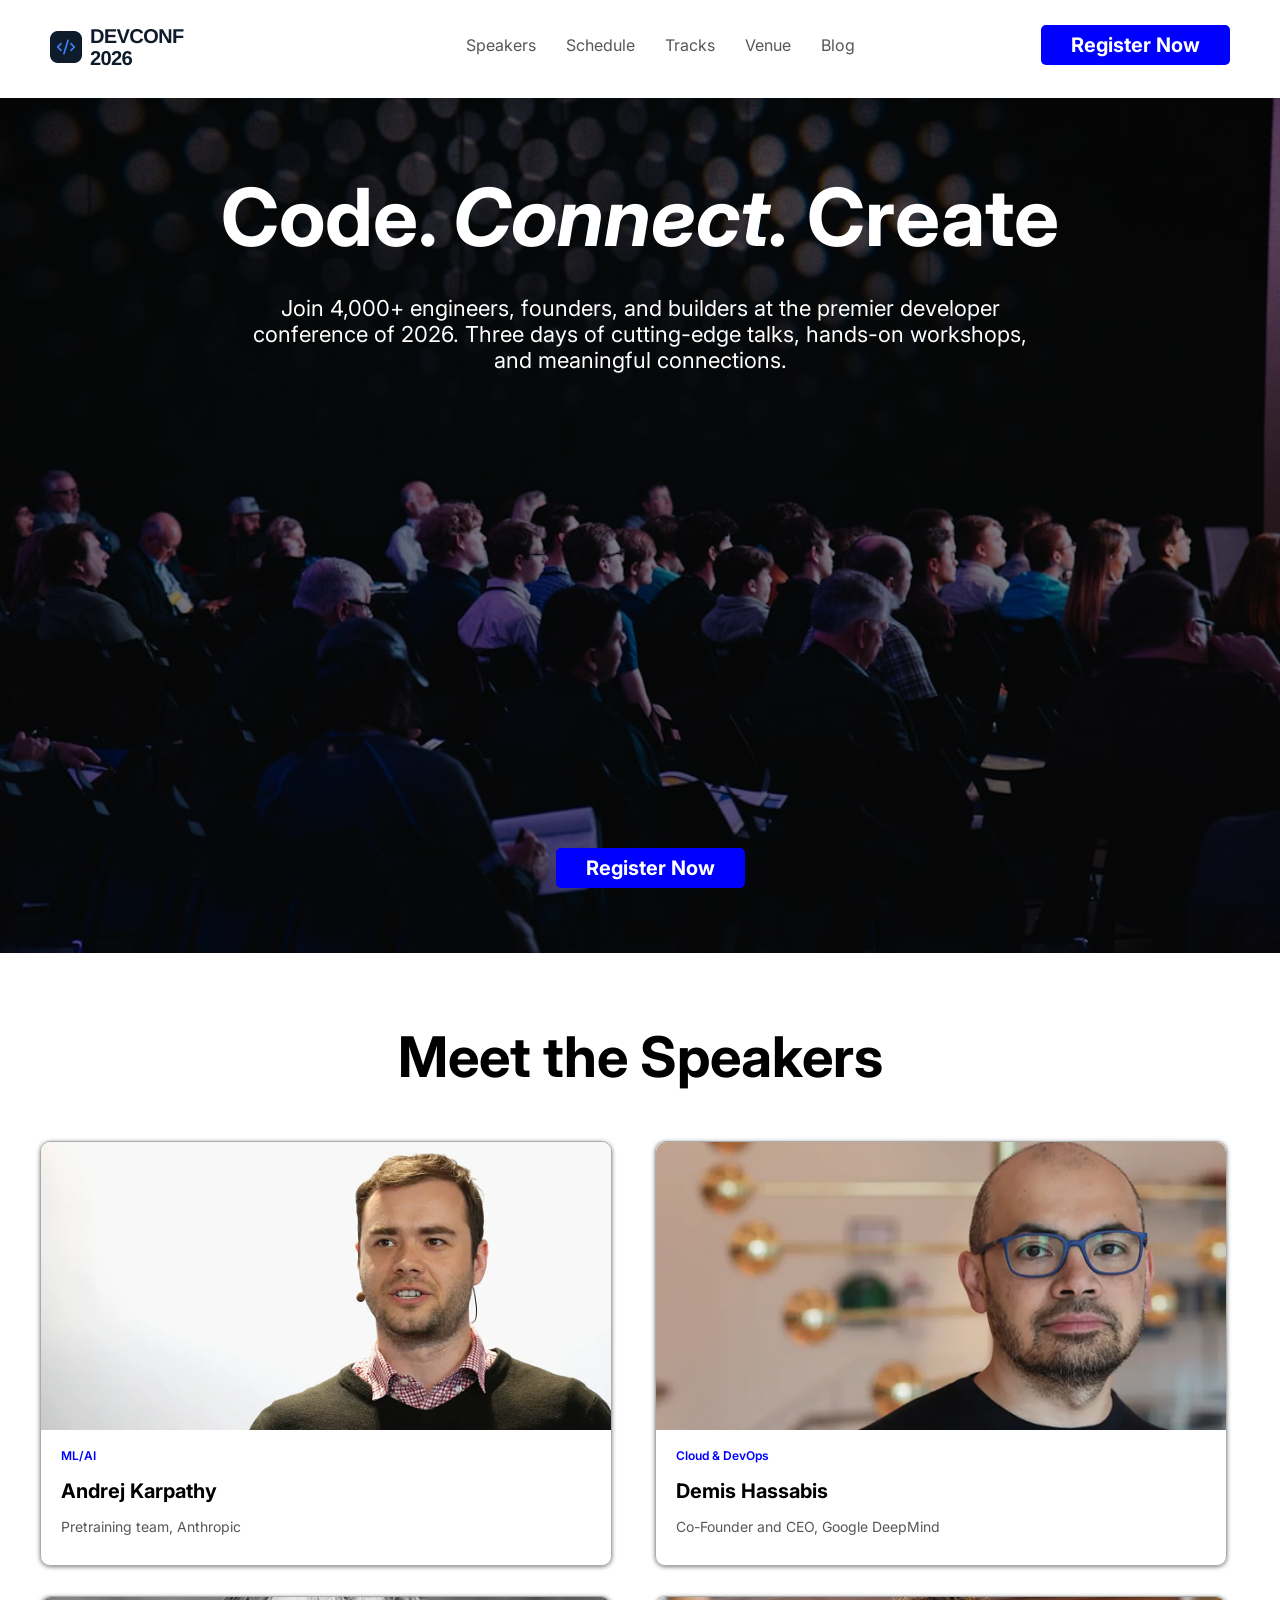
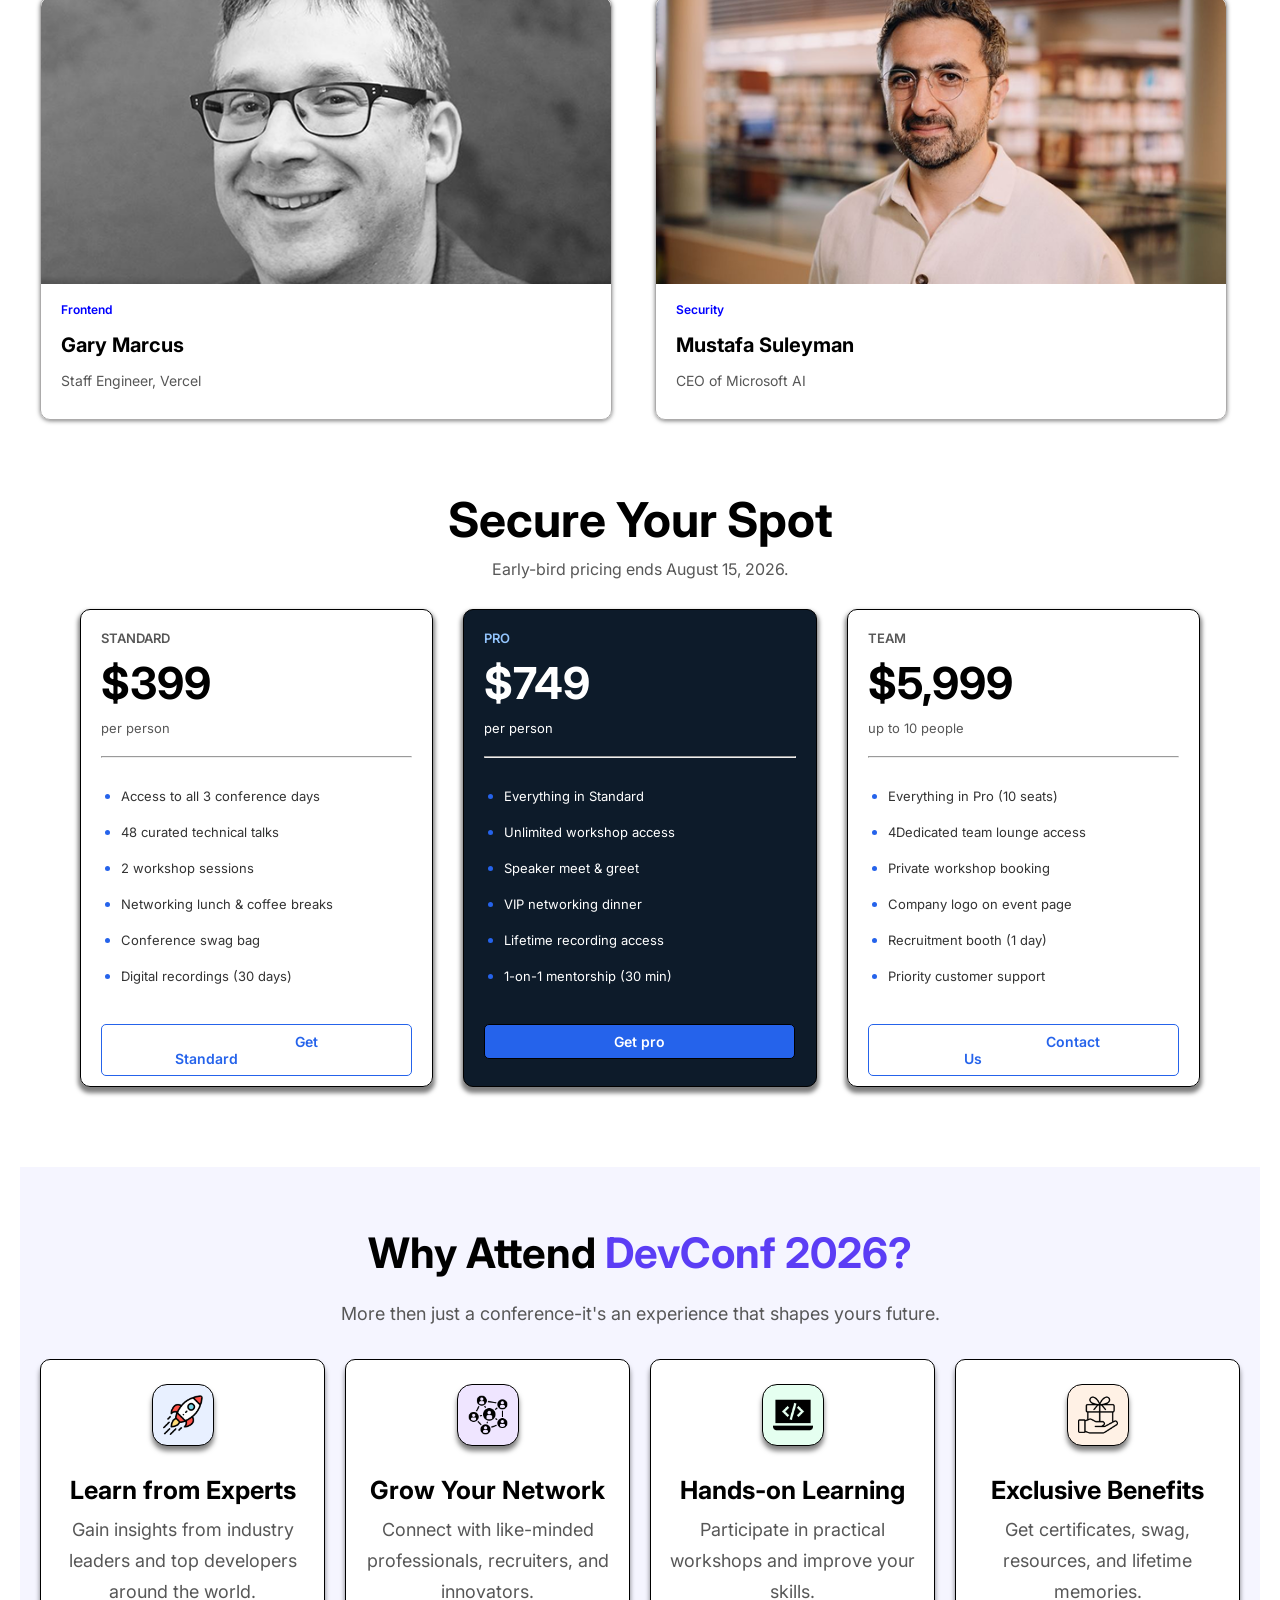
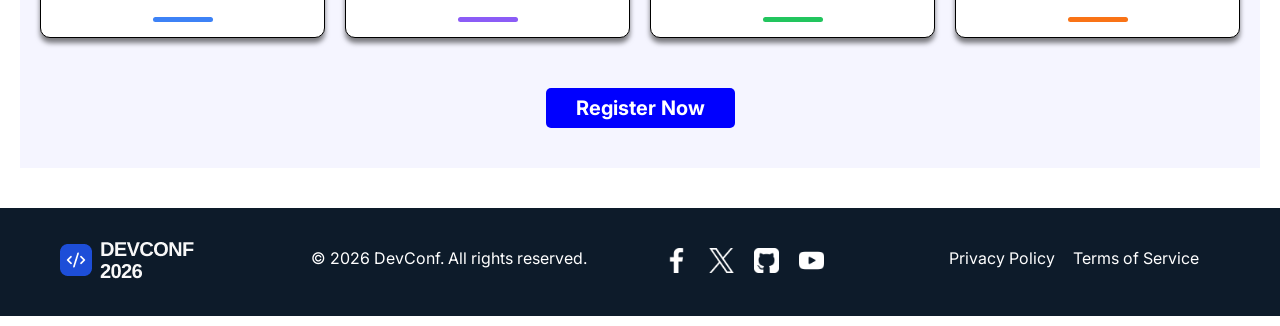
==== commit 9a387379: "tittel change" ====
--- a/index.html
+++ b/index.html
@@ -3,7 +3,7 @@
 <head>
     <meta charset="UTF-8">
     <meta name="viewport" content="width=device-width, initial-scale=1.0">
-    <title>Document</title>
+    <title>DevConf2026</title>
     <link rel="stylesheet" href="./style.css">
 
     <link rel="preconnect" href="https://fonts.googleapis.com">
--- a/style.css
+++ b/style.css
@@ -104,7 +104,7 @@
 }
 
 .baner-btn {
-    margin-top: 400px;
+    margin-top: 445px;
     margin-left: 43%;
     margin-bottom: 65px;
     text-align: center;
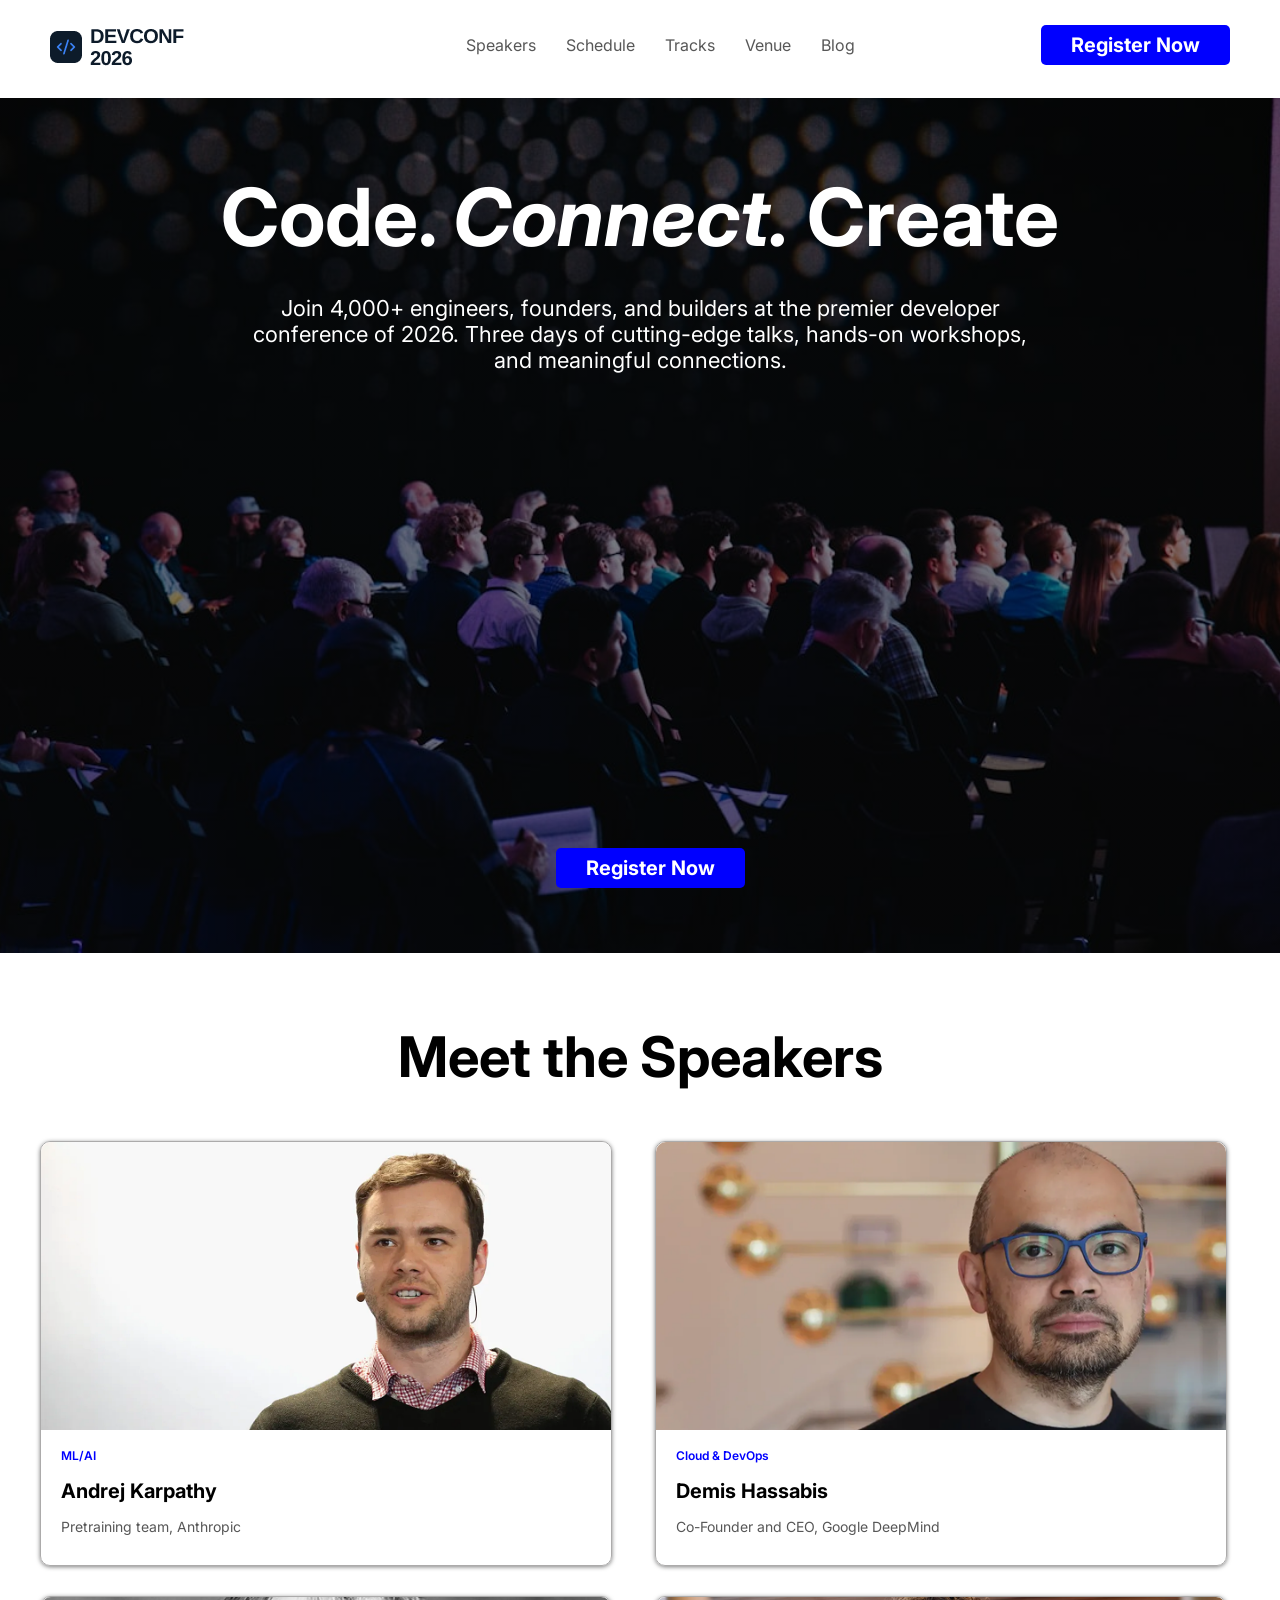
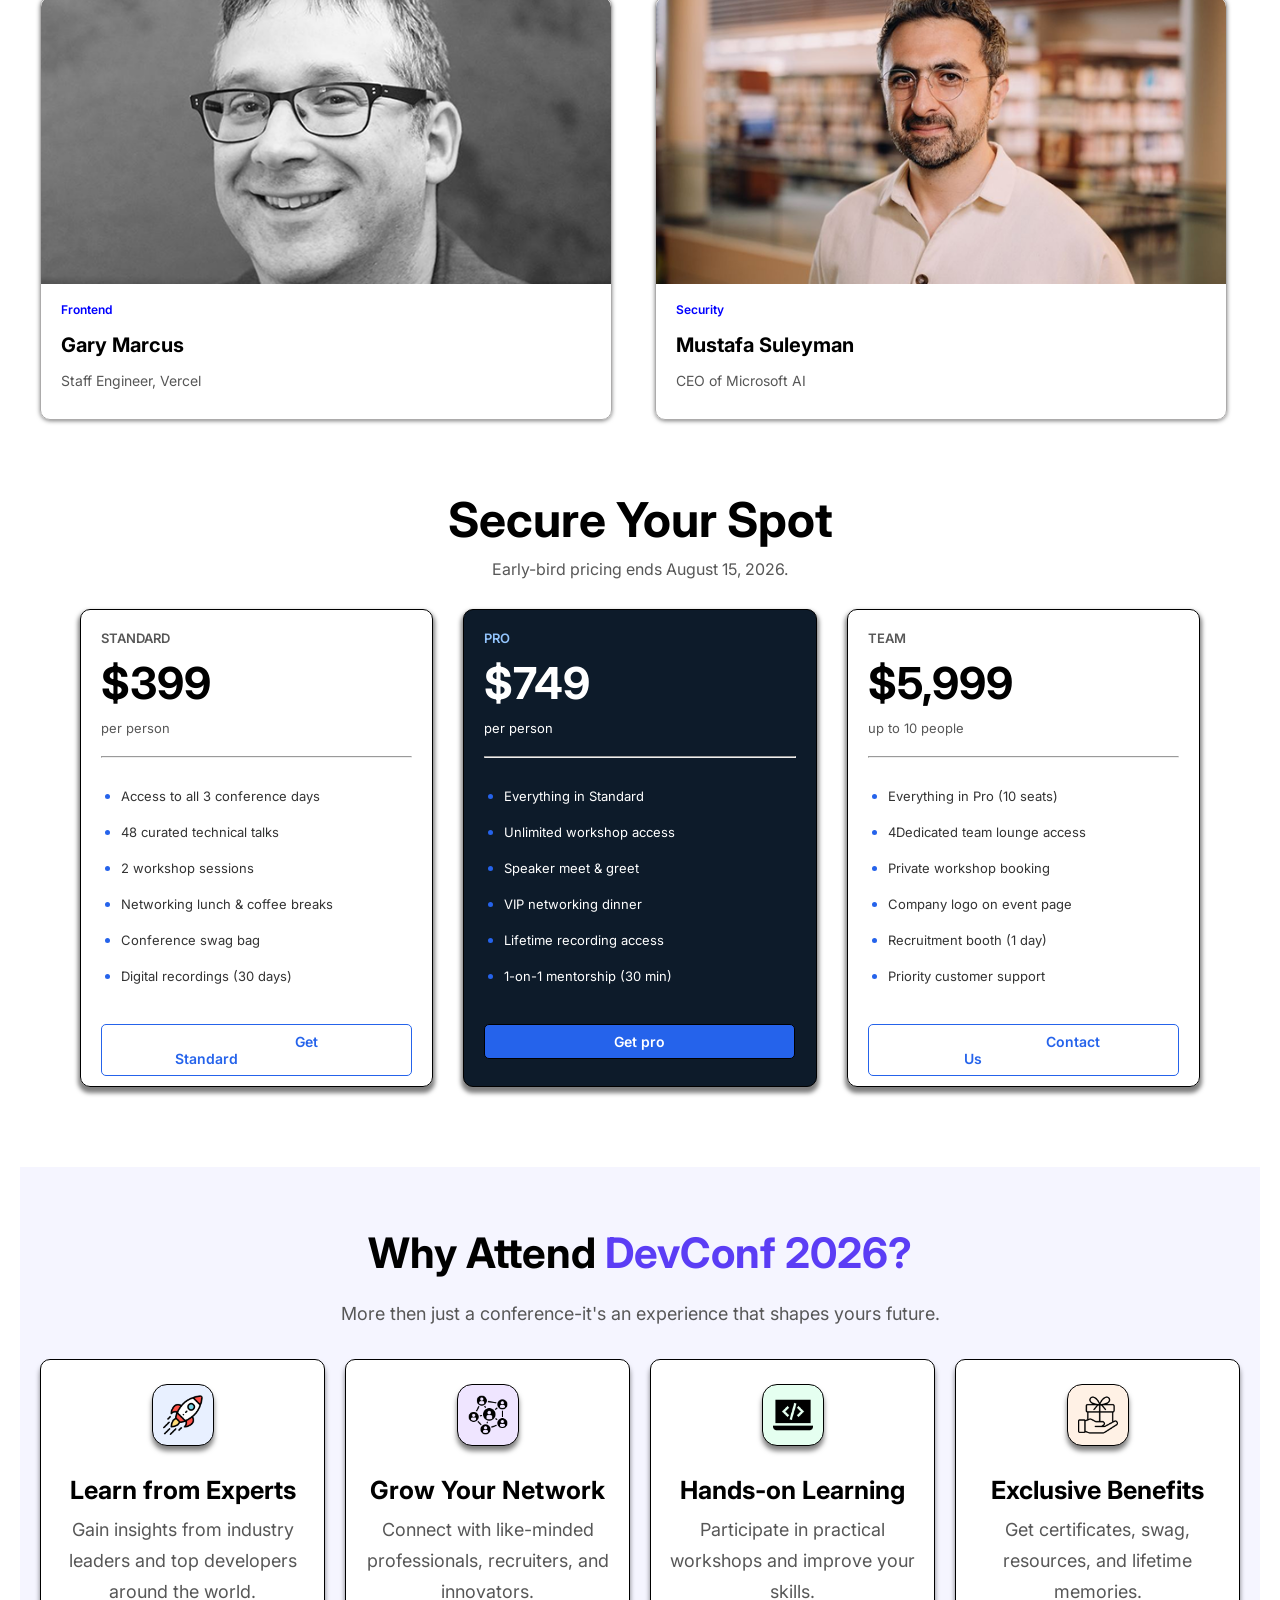
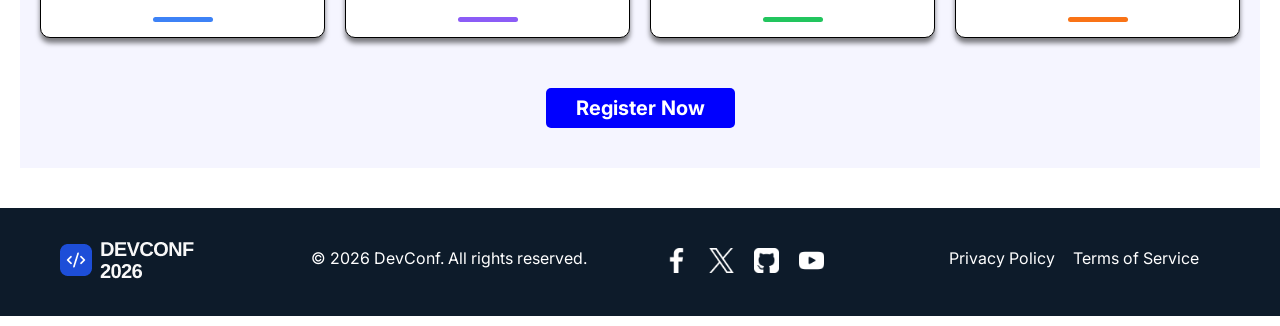
==== commit bdc64076: "header part/nav part same change . navber add a  sticky" ====
--- a/index.html
+++ b/index.html
@@ -13,7 +13,7 @@
 <body>
                 <!-- progect start  -->
 
-    <header class="container">
+    <header class="container styke">
     <!-- navber start -->
         <nav class="nav">
             <div class="logo">
--- a/style.css
+++ b/style.css
@@ -22,6 +22,13 @@
     font-size: 20px;
     border: none; 
     background-color: blue;   
+}
+
+header{
+  position: sticky;
+  top: 0;
+  z-index: 1000;
+  background: #fff;
 }
 .nav{
     margin: 15px 0px;
